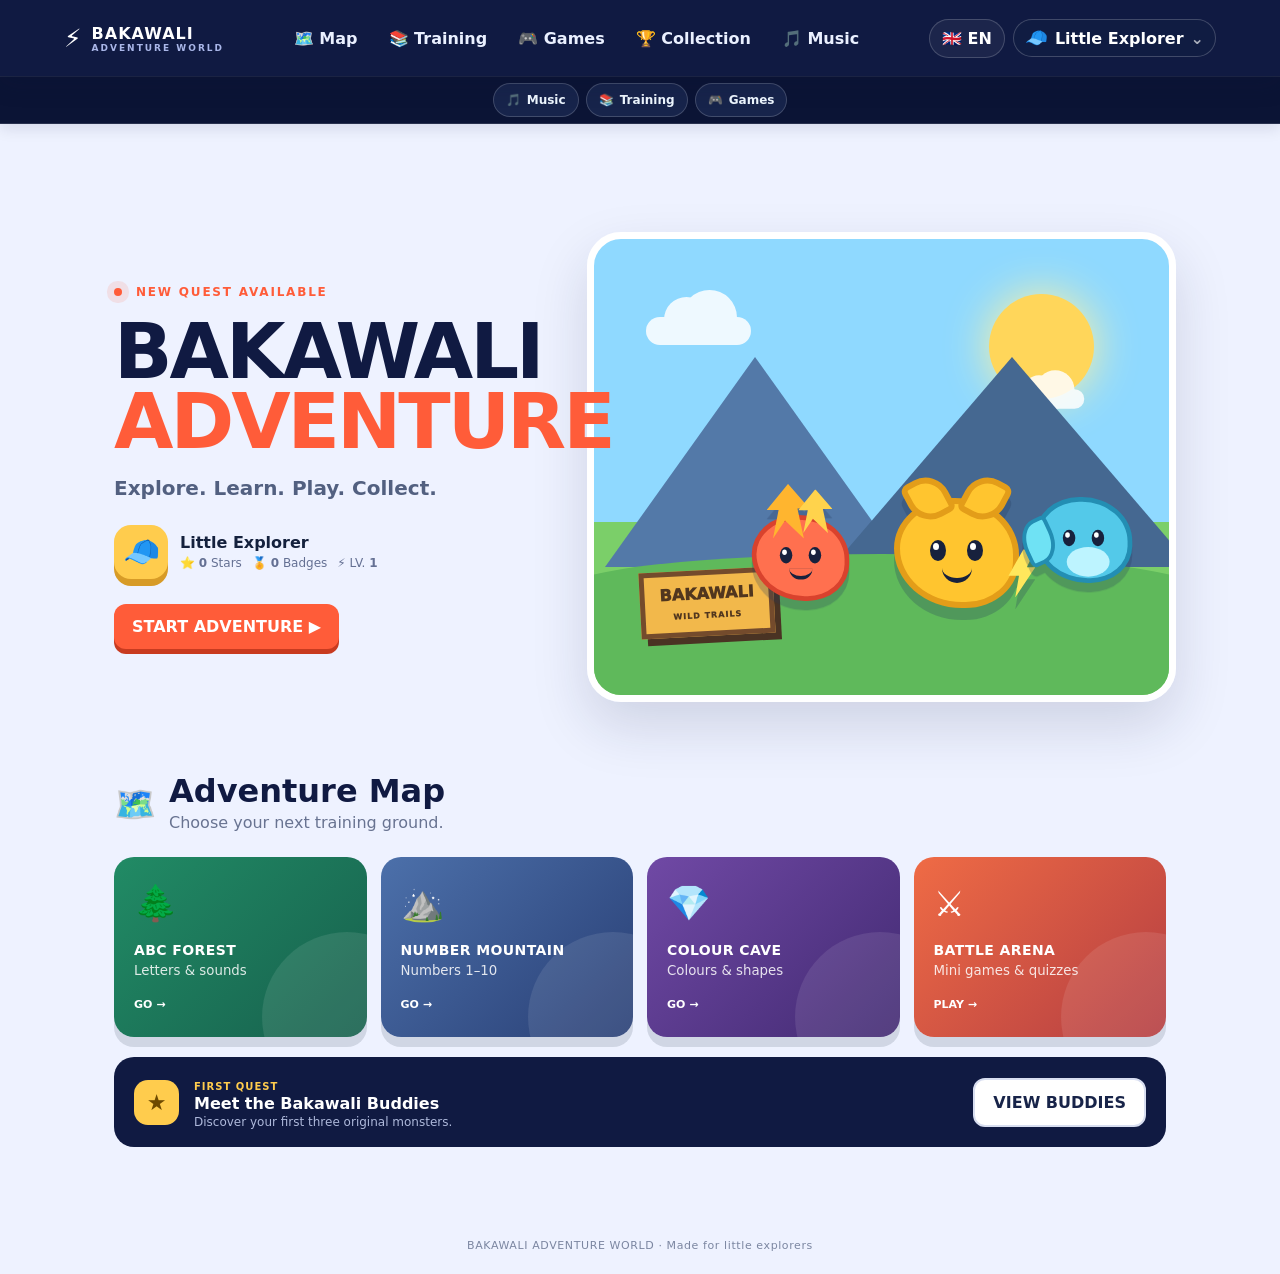
==== index.html @ e22a1be6 "Add files via upload" ====
<!doctype html>
<html lang="en" id="bakawaliHtml">
<head>
<meta charset="utf-8">
<meta name="viewport" content="width=device-width,initial-scale=1">
<title>Bakawali Adventure</title>
<meta name="description" content="Bakawali Adventure — a playful learning world for little explorers.">
<link rel="stylesheet" href="style.css">
</head>
<body>
<header class="topbar">
  <div class="brand" data-go="home">
    <span class="brand-mark">⚡</span>
    <span><b>BAKAWALI</b><small>ADVENTURE WORLD</small></span>
  </div>
  <nav>
    <button data-go="home">🗺️ <span>Map</span></button>
    <button data-go="training">📚 <span>Training</span></button>
    <button data-go="games">🎮 <span>Games</span></button>
    <button data-go="collection">🏆 <span>Collection</span></button>
    <button data-go="music">🎵 <span>Music</span></button>
  </nav>
  <div class="topbar-actions"><button id="languageToggle" class="language-toggle" type="button" aria-label="Change language">🇬🇧 EN</button><button id="profileButton" class="profile-mini" type="button"><span data-profile-avatar>🧢</span><span data-profile-name>Little Explorer</span><b>⌄</b></button></div>
</header>

<div class="audio-bar" aria-label="Bakawali audio controls">
  <div class="audio-controls">
    <button type="button" class="audio-btn music-audio-btn" data-audio-toggle="music" aria-pressed="true" title="Background Music">🎵 <span>Music</span></button>
    <button type="button" class="audio-btn training-audio-btn" data-audio-toggle="training" aria-pressed="true" title="Training Sounds">📚 <span>Training</span></button>
    <button type="button" class="audio-btn game-audio-btn" data-audio-toggle="game" aria-pressed="true" title="Game Sounds">🎮 <span>Games</span></button>
  </div>
</div>

<div id="profileModal" class="profile-modal hidden" aria-hidden="true">
  <div class="profile-modal-card">
    <button id="profileClose" class="training-close" type="button" aria-label="Close">×</button>
    <span class="eyebrow">WHO'S PLAYING?</span>
    <h2>Choose your Bakawali profile</h2>
    <p class="profile-note">Each profile keeps its own learning progress on this device.</p>
    <div id="profileList" class="profile-list"></div>
    <form id="profileCreateForm" class="profile-create">
      <input id="profileNameInput" maxlength="18" placeholder="New explorer name" aria-label="New explorer name" required>
      <button class="primary" type="submit">＋ CREATE PROFILE</button>
    </form>
    <small class="profile-local-note">🔒 Prototype: profiles are stored locally in this browser. Cloud login comes later.</small>
  </div>
</div>

<main id="app">
<section id="home" class="page active">
  <div class="hero">
    <div class="hero-copy">
      <div class="eyebrow"><span class="pulse"></span> NEW QUEST AVAILABLE</div>
      <h1>BAKAWALI<br><em>ADVENTURE</em></h1>
      <p class="lead">Explore. Learn. Play. Collect.</p>
      <div class="trainer-row">
        <div class="avatar">🧢</div>
        <div>
          <strong data-profile-name>Little Explorer</strong>
          <div class="stats"><span>⭐ <b id="stars">0</b> Stars</span><span>🏅 <b id="badges">0</b> Badges</span><span>⚡ LV. <b id="level">1</b></span></div>
        </div>
      </div>
      <button class="primary" data-go="training">START ADVENTURE <span>▶</span></button>
    </div>

    <div class="hero-scene">
      <div class="sun"></div><div class="cloud c1"></div><div class="cloud c2"></div>
      <div class="mountain m1"></div><div class="mountain m2"></div>
      <div class="ground"></div>
      <div class="monster monster-zap" title="Zapko">
        <span class="ear e1"></span><span class="ear e2"></span>
        <span class="eye left"></span><span class="eye right"></span><span class="mouth"></span>
        <span class="bolt"></span>
      </div>
      <div class="monster monster-bub" title="Bubblu">
        <span class="fin"></span><span class="eye left"></span><span class="eye right"></span><span class="mouth"></span><span class="belly"></span>
      </div>
      <div class="monster monster-flam" title="Flammi">
        <span class="flame f1"></span><span class="flame f2"></span><span class="eye left"></span><span class="eye right"></span><span class="mouth"></span>
      </div>
      <div class="sign">BAKAWALI<br><small>WILD TRAILS</small></div>
    </div>
  </div>

  <div class="section-title"><span>🗺️</span><div><h2>Adventure Map</h2><p>Choose your next training ground.</p></div></div>
  <div class="map-grid">
    <button class="map-card forest" data-go="training"><span class="map-icon">🌲</span><b>ABC FOREST</b><small>Letters & sounds</small><i>GO →</i></button>
    <button class="map-card mountain-card" data-go="training"><span class="map-icon">⛰️</span><b>NUMBER MOUNTAIN</b><small>Numbers 1–10</small><i>GO →</i></button>
    <button class="map-card cave" data-go="training"><span class="map-icon">💎</span><b>COLOUR CAVE</b><small>Colours & shapes</small><i>GO →</i></button>
    <button class="map-card arena" data-go="games"><span class="map-icon">⚔️</span><b>BATTLE ARENA</b><small>Mini games & quizzes</small><i>PLAY →</i></button>
  </div>

  <div class="quest">
    <div class="quest-badge">★</div>
    <div class="quest-text"><small>FIRST QUEST</small><strong>Meet the Bakawali Buddies</strong><p>Discover your first three original monsters.</p></div>
    <button class="secondary" data-go="collection">VIEW BUDDIES</button>
  </div>
</section>

<section id="training" class="page">
  <div class="page-head">
    <div>
      <span class="eyebrow">TRAINING CAMP</span>
      <h2>Learn & Level Up</h2>
      <p>24 learning adventures made for a curious 5-year-old explorer — including 4 world-learning modules with 50 activities each.</p>
    </div>
    <div class="level-pill">📚 <b id="trainingDone">0</b>/24 COMPLETE</div>
  </div>

  <div class="training-progress">
    <div class="training-progress-top"><b>Adventure Progress</b><span id="trainingProgressText">0%</span></div>
    <div class="training-progress-bar"><span id="trainingProgressBar"></span></div>
  </div>

  <div class="training-filters" role="tablist" aria-label="Learning subjects">
    <button class="training-filter active" data-filter="all" data-i18n="filterAll">🌟 All</button>
    <button class="training-filter" data-filter="language" data-i18n="filterLanguage">🔤 Language</button>
    <button class="training-filter" data-filter="math" data-i18n="filterMath">🔢 Math</button>
    <button class="training-filter" data-filter="world" data-i18n="filterExplore">🌍 Explore</button>
    <button class="training-filter" data-filter="animal" data-i18n="filterAnimals">🐾 Animals</button>
    <button class="training-filter" data-filter="science" data-i18n="filterScience">🔬 Science</button>
  </div>

  <div id="trainingModules" class="training-modules"></div>

  <div id="trainingModal" class="training-modal hidden" aria-hidden="true">
    <div class="training-modal-card">
      <button id="trainingClose" class="training-close" aria-label="Close">×</button>
      <div id="trainingModalBody"></div>
    </div>
  </div>
</section>

<section id="games" class="page">
  <div class="page-head">
    <div>
      <span class="eyebrow">ADVENTURE ARCADE</span>
      <h2>Choose Your Game</h2>
      <p>Pick a game below. The game opens only when you choose it.</p>
    </div>
    <div class="level-pill">🎮 <b>4</b> GAMES</div>
  </div>

  <div class="game-select-v2" role="tablist" aria-label="Bakawali games">
    <button class="game-choice-v2 active" data-game-panel="runnerPanel" role="tab" aria-selected="true">
      <span class="game-choice-icon">🏃</span>
      <span><b>Sky Runner</b><small>Run • Jump • Dash</small></span>
      <i>PLAY →</i>
    </button>
    <button class="game-choice-v2" data-game-panel="spinPanel" role="tab" aria-selected="false">
      <span class="game-choice-icon">🎡</span>
      <span><b>Spin Quest</b><small>Spin • Reward • Collect</small></span>
      <i>PLAY →</i>
    </button>
    <button class="game-choice-v2" data-game-panel="blockPanel" role="tab" aria-selected="false">
      <span class="game-choice-icon">🧩</span>
      <span><b>Block Drop</b><small>Move • Rotate • Clear</small></span>
      <i>PLAY →</i>
    </button>
    <button class="game-choice-v2" data-game-panel="astraeaPanel" role="tab" aria-selected="false">
      <span class="game-choice-icon">🚀</span>
      <span><b>Astraea Starfighter</b><small>Fly • Fire • Defend</small></span>
      <i>PLAY →</i>
    </button>
  </div>

  <div id="runnerPanel" class="game-panel-v2 active">
    <div class="runner-card">
      <div class="runner-top">
        <div><span class="eyebrow">FOREST SKYWAY</span><h3>🌿 Bakawali Sky Runner</h3></div>
        <div class="runner-hud"><span>⭐ <b id="runnerScore">0</b></span><span>⚡ <b id="runnerEnergy">100</b>%</span><span>🏆 <b id="runnerBest">0</b></span></div>
      </div>
      <div class="runner-wrap">
        <canvas id="runnerCanvas"></canvas>
        <div id="runnerStart" class="runner-overlay">
          <div class="runner-logo">🐾</div><h3>READY TO RUN?</h3>
          <p>Jump over obstacles, collect Stars and use DASH to smash through barriers.</p>
          <button id="runnerStartBtn" class="primary">▶ START RUN</button>
          <small>SPACE / ↑ = Jump · SHIFT / X = Dash</small>
        </div>
        <div id="runnerPause" class="runner-overlay hidden"><h3>⏸ PAUSED</h3><button id="runnerResume" class="primary">CONTINUE</button></div>
        <div id="runnerOver" class="runner-overlay hidden"><div class="runner-logo">💥</div><h3>GAME OVER</h3><p>Score: <b id="runnerFinal">0</b></p><button id="runnerAgain" class="primary">↻ PLAY AGAIN</button></div>
      </div>
      <div class="runner-actions">
        <button id="runnerJump" class="runner-touch jump">⬆ JUMP</button>
        <button id="runnerDash" class="runner-touch dash">⚡ DASH</button>
        <button id="runnerPauseBtn" class="runner-touch">Ⅱ</button>
        <button id="runnerFullBtn" class="runner-touch full">⛶ FULL</button>
      </div>
      <div class="runner-help">Desktop: <b>SPACE / ↑</b> Jump · <b>SHIFT / X</b> Dash · <b>P / ESC</b> Pause</div>
    </div>
  </div>

  <div id="spinPanel" class="game-panel-v2">
    <div class="spin-card" id="spinQuest">
      <div class="spin-head">
        <div><span class="eyebrow">LUCKY GROVE</span><h3>🎡 Bakawali Spin Quest</h3><p>Spin the wheel, complete the reward, and collect your prize.</p></div>
        <div class="score-chip">⭐ <b id="spinStars">0</b> STARS</div>
      </div>
      <div class="spin-layout">
        <div class="wheel-wrap">
          <div class="wheel-pointer">▼</div>
          <div class="spin-wheel" id="spinWheel" aria-label="Bakawali reward spinner">
            <div class="wheel-label l1">⭐ +5</div><div class="wheel-label l2">💎 +2</div><div class="wheel-label l3">⚡ ENERGY</div><div class="wheel-label l4">⭐ +10</div>
            <div class="wheel-label l5">🛡️ SHIELD</div><div class="wheel-label l6">💎 +5</div><div class="wheel-label l7">🎯 CHALLENGE</div><div class="wheel-label l8">⭐ +3</div>
            <div class="wheel-center">🌿</div>
          </div>
        </div>
        <div class="spin-side">
          <div class="spin-result" id="spinResult" aria-live="polite">Press SPIN to start your quest.</div>
          <button id="spinBtn" class="spin-btn">🎡 SPIN</button>
          <button id="spinClaim" class="secondary small" disabled>COLLECT REWARD</button>
          <div class="spin-challenge hidden" id="spinChallenge"><b>Mini Challenge</b><span id="spinChallengeText">Jump 3 times in Runner.</span></div>
        </div>
      </div>
    </div>
  </div>

  <div id="blockPanel" class="game-panel-v2">
    <div class="tetris-card" id="blockDrop">
      <div class="tetris-head">
        <div><span class="eyebrow">BLOCK GROVE</span><h3>🧩 Bakawali Block Drop</h3><p>Susun blok, lengkapkan baris dan kumpul score.</p></div>
        <div class="score-chip">🏆 <b id="blockBest">0</b> BEST</div>
      </div>
      <div class="tetris-layout">
        <div class="tetris-board-wrap">
          <canvas id="blockCanvas" aria-label="Bakawali Block Drop game board"></canvas>
          <div id="blockStart" class="block-overlay"><div class="runner-logo">🧩</div><h3>READY?</h3><p>Move, rotate and drop the blocks to clear lines.</p><button id="blockStartBtn" class="primary">▶ START GAME</button><small>← → Move · ↑ Rotate · ↓ Soft Drop · SPACE Hard Drop · P Pause</small></div>
          <div id="blockOver" class="block-overlay hidden"><div class="runner-logo">💥</div><h3>GAME OVER</h3><p>Score: <b id="blockFinal">0</b></p><button id="blockAgain" class="primary">↻ PLAY AGAIN</button></div>
          <div id="blockPause" class="block-overlay hidden"><h3>⏸ PAUSED</h3><button id="blockResume" class="primary">CONTINUE</button></div>
        </div>
        <div class="tetris-side">
          <div class="block-stat"><span>SCORE</span><b id="blockScore">0</b></div>
          <div class="block-stat"><span>LINES</span><b id="blockLines">0</b></div>
          <div class="block-stat"><span>LEVEL</span><b id="blockLevel">1</b></div>
          <div class="next-box"><span>NEXT</span><div id="blockNextPreview"></div></div>
          <button id="blockPauseBtn" class="runner-touch">Ⅱ PAUSE</button>
        </div>
      </div>
      <div class="block-touch"><button data-block-left>◀</button><button data-block-rotate>↻</button><button data-block-right>▶</button><button data-block-down>▼</button><button data-block-drop>⤓</button></div>
      <div class="runner-help">Desktop: <b>← →</b> Move · <b>↑</b> Rotate · <b>↓</b> Soft Drop · <b>SPACE</b> Hard Drop · <b>P</b> Pause</div>
    </div>
  </div>

  <div id="astraeaPanel" class="game-panel-v2">
    <div class="astraea-card">
      <div class="astraea-head">
        <div>
          <span class="eyebrow">STAR DEFENDER</span>
          <h3>🚀 Astraea Starfighter</h3>
          <p>Fly, fire, survive the waves and defeat the dreadnought.</p>
        </div>
        <button id="astraeaClose" class="astraea-close" type="button">← BACK TO GAMES</button>
      </div>
      <div class="astraea-frame-wrap">
        <iframe id="astraeaFrame" title="Astraea Starfighter Defender"
                data-src="astraea.html" src="about:blank"
                loading="lazy" allow="autoplay; fullscreen"></iframe>
      </div>
    </div>
  </div>
</section>

<section id="collection" class="page">
  <div class="page-head"><div><span class="eyebrow">MONSTER COLLECTION</span><h2>Bakawali Buddies</h2><p>Original creatures from the Bakawali world.</p></div></div>
  <div class="monster-grid">
    <article class="buddy-card electric"><div class="buddy-art zap-preview"><span class="ear e1"></span><span class="ear e2"></span><span class="eye left"></span><span class="eye right"></span><span class="mouth"></span><span class="bolt"></span></div><div><span class="type">ELECTRIC</span><h3>Zapko</h3><p>A speedy little spark who loves letter hunts.</p></div></article>
    <article class="buddy-card water"><div class="buddy-art bub-preview"><span class="fin"></span><span class="eye left"></span><span class="eye right"></span><span class="mouth"></span><span class="belly"></span></div><div><span class="type">WATER</span><h3>Bubblu</h3><p>A cheerful swimmer who counts bubbles all day.</p></div></article>
    <article class="buddy-card fire"><div class="buddy-art flam-preview"><span class="flame f1"></span><span class="flame f2"></span><span class="eye left"></span><span class="eye right"></span><span class="mouth"></span></div><div><span class="type">FIRE</span><h3>Flammi</h3><p>A warm-hearted buddy who lights up colour caves.</p></div></article>
  </div>
</section>

<section id="music" class="page">
  <div class="page-head"><div><span class="eyebrow">MUSIC CAMP</span><h2>Sing Along</h2><p>Simple browser songs and sound activities.</p></div></div>
  <div class="music-card">
    <div class="record">♫</div><div><h3>Bakawali Learning Songs</h3><p>Use your browser voice to practise letters, numbers and colours.</p></div>
    <div class="music-actions"><button class="primary small" data-speak="A B C! 1 2 3! Red, blue, yellow!">▶ PLAY</button><button class="secondary small" data-speak="Great job, little explorer!">👏 PRAISE</button></div>
  </div>
</section>
</main>

<div id="toast" class="toast">⭐ Quest complete!</div>
<footer>BAKAWALI ADVENTURE WORLD · Made for little explorers</footer>
<script src="script.js"></script>
</body>
</html>
---- style.css ----
*{box-sizing:border-box}html{scroll-behavior:smooth}body{margin:0;font-family:Inter,ui-sans-serif,system-ui,-apple-system,Segoe UI,sans-serif;background:#eef2ff;color:#14213d}button{font:inherit;cursor:pointer;border:0} .topbar{height:76px;background:#101a42;color:#fff;display:flex;align-items:center;justify-content:space-between;padding:0 5vw;position:sticky;top:0;z-index:20;box-shadow:0 8px 25px #0d153533}.brand{display:flex;align-items:center;gap:10px;cursor:pointer}.brand-mark{font-size:25px}.brand b{display:block;letter-spacing:1px;font-size:16px}.brand small{display:block;font-size:9px;letter-spacing:2px;color:#aab7e9;font-weight:800}.topbar nav{display:flex;gap:5px}.topbar nav button{background:transparent;color:#eaf0ff;padding:12px 13px;border-radius:12px;font-weight:800}.topbar nav button:hover{background:#24315e}.page{display:none;max-width:1180px;margin:auto;padding:48px 5vw 70px}.page.active{display:block}.hero{min-height:590px;display:grid;grid-template-columns:44% 56%;align-items:center;gap:10px}.hero-copy{position:relative;z-index:2}.eyebrow{font-size:12px;font-weight:900;letter-spacing:1.8px;color:#ff5c39}.pulse{display:inline-block;width:8px;height:8px;border-radius:50%;background:#ff5c39;box-shadow:0 0 0 7px #ff5c3920;margin-right:8px}.hero h1{font-size:clamp(46px,6vw,78px);line-height:.9;margin:18px 0 15px;letter-spacing:-3px;color:#101a42}.hero h1 em{font-style:normal;color:#ff5c39}.lead{font-size:20px;font-weight:800;color:#526080}.trainer-row{display:flex;align-items:center;gap:12px;margin:25px 0}.avatar{width:54px;height:54px;border-radius:17px;background:#ffcc4d;display:grid;place-items:center;font-size:30px;box-shadow:0 7px 0 #d79b27}.trainer-row strong{font-size:16px}.stats{display:flex;gap:10px;flex-wrap:wrap;font-size:12px;margin-top:4px;color:#647093}.primary,.secondary{padding:13px 18px;border-radius:12px;font-weight:900;transition:.18s}.primary{background:#ff5c39;color:white;box-shadow:0 5px 0 #c83b20}.primary:hover{transform:translateY(-2px)}.primary.small{padding:10px 14px;font-size:12px}.secondary{background:#fff;border:2px solid #d8def0;color:#182449}.secondary:hover{background:#f4f6ff}.hero-scene{height:470px;position:relative;overflow:hidden;border-radius:34px;background:linear-gradient(#8fd9ff 0 62%,#7bcf69 62%);box-shadow:0 24px 55px #18244926;border:7px solid white}.sun{position:absolute;width:105px;height:105px;border-radius:50%;background:#ffd65a;right:13%;top:12%;box-shadow:0 0 45px #fff3a0}.cloud{position:absolute;background:white;width:105px;height:28px;border-radius:30px;opacity:.85}.cloud:before,.cloud:after{content:"";position:absolute;background:white;border-radius:50%}.cloud:before{width:45px;height:45px;left:18px;top:-20px}.cloud:after{width:55px;height:55px;right:14px;top:-27px}.c1{top:17%;left:9%}.c2{top:32%;right:12%;transform:scale(.7)}.mountain{position:absolute;bottom:28%;width:0;height:0;border-left:150px solid transparent;border-right:150px solid transparent;border-bottom:210px solid #5273a8}.m1{left:2%;border-bottom-color:#5379a8}.m2{right:-4%;border-left-width:180px;border-right-width:180px;border-bottom-color:#456891}.ground{position:absolute;bottom:0;left:-5%;width:110%;height:31%;background:#5fb95b;border-radius:50% 50% 0 0/25% 25% 0 0}.sign{position:absolute;left:8%;bottom:13%;background:#f2b84b;border:5px solid #744b2c;padding:9px 15px;text-align:center;font-weight:1000;transform:rotate(-3deg);box-shadow:6px 7px 0 #4a3323;color:#51361e}.sign small{font-size:8px;letter-spacing:1px}.monster{position:absolute;z-index:4;bottom:19%;width:125px;height:110px;border-radius:47% 53% 44% 56%;filter:drop-shadow(0 12px 0 #24365b40)}.monster span,.buddy-art span{position:absolute}.monster-zap{right:26%;background:#ffc52f;border:6px solid #e39d19;animation:bob 2.8s ease-in-out infinite}.monster-bub{right:4%;bottom:22%;background:#53c9e9;border:6px solid #238eb3;transform:scale(.78);animation:bob 3.1s ease-in-out infinite reverse}.monster-flam{left:25%;bottom:18%;background:#ff704f;border:6px solid #d9422d;transform:scale(.78);animation:bob 2.6s ease-in-out infinite}.ear{width:42px;height:45px;background:#ffc52f;border:6px solid #e39d19;border-radius:8px 25px 7px 25px;top:-28px}.monster-zap .e1{left:7px;transform:rotate(-28deg)}.monster-zap .e2{right:7px;transform:rotate(28deg) scaleX(-1)}.eye{width:16px;height:21px;background:#17213d;border-radius:50%;top:36px}.eye:after{content:"";position:absolute;width:6px;height:7px;border-radius:50%;background:white;left:3px;top:3px}.monster .left,.buddy-art .left{left:30px}.monster .right,.buddy-art .right{right:30px}.mouth{width:30px;height:15px;border-bottom:5px solid #17213d;border-radius:0 0 30px 30px;left:calc(50% - 15px);top:64px}.bolt{position:absolute;right:-22px;top:45px;width:27px;height:48px;background:#ffe75c;clip-path:polygon(55% 0,100% 0,68% 37%,100% 37%,25% 100%,39% 55%,0 55%)}.fin{width:42px;height:58px;left:-22px;top:22px;background:#6fe2f4;border:5px solid #238eb3;border-radius:60% 15% 60% 15%;transform:rotate(-25deg)}.belly{width:55px;height:38px;border-radius:50%;background:#bdf4ff;left:35px;top:58px}.flame{background:#ffb52f;clip-path:polygon(50% 0,100% 45%,72% 45%,87% 100%,43% 67%,15% 100%,28% 48%,0 48%);width:55px;height:70px;top:-46px}.flam-preview .f1,.monster-flam .f1{left:13px}.flam-preview .f2,.monster-flam .f2{right:10px;transform:scale(.8);background:#ffd34c}.monster-flam .eye{top:35px}.monster-flam .mouth{top:62px}.section-title{display:flex;align-items:center;gap:13px;margin:10px 0 22px}.section-title>span{font-size:34px}.section-title h2,.page-head h2{font-size:32px;margin:0;color:#101a42}.section-title p,.page-head p{margin:3px 0;color:#687391}.map-grid{display:grid;grid-template-columns:repeat(4,1fr);gap:14px}.map-card{position:relative;text-align:left;min-height:180px;border-radius:20px;padding:20px;color:white;overflow:hidden;box-shadow:0 10px 0 #15203a22;transition:.2s}.map-card:hover{transform:translateY(-4px)}.map-card:before{content:"";position:absolute;width:170px;height:170px;border-radius:50%;background:#ffffff18;right:-65px;bottom:-65px}.map-icon{font-size:35px;display:block;margin-bottom:18px}.map-card b{display:block;font-size:14px;letter-spacing:.4px}.map-card small{display:block;opacity:.85;margin-top:5px}.map-card i{display:block;margin-top:20px;font-size:11px;font-style:normal;font-weight:900}.forest{background:linear-gradient(135deg,#218b65,#17604d)}.mountain-card{background:linear-gradient(135deg,#4c70aa,#293f75)}.cave{background:linear-gradient(135deg,#7049a5,#422a72)}.arena{background:linear-gradient(135deg,#ef6b45,#b43e42)}.quest{margin-top:20px;background:#101a42;color:white;border-radius:20px;padding:18px 20px;display:flex;align-items:center;gap:15px}.quest-badge{width:45px;height:45px;border-radius:14px;background:#ffcc4d;color:#6e4a00;display:grid;place-items:center;font-size:22px}.quest-text{flex:1}.quest-text small{color:#ffcc4d;font-weight:900;font-size:10px;letter-spacing:1px}.quest-text strong{display:block}.quest-text p{margin:2px 0 0;color:#aeb9db;font-size:12px}.page-head{display:flex;align-items:end;justify-content:space-between;margin-bottom:28px}.level-pill{background:#101a42;color:white;padding:12px 17px;border-radius:13px;font-weight:900}.lesson-grid,.game-grid,.monster-grid{display:grid;grid-template-columns:repeat(3,1fr);gap:18px}.lesson,.game-card,.buddy-card{background:white;border:1px solid #dce2f2;border-radius:22px;padding:20px;box-shadow:0 10px 28px #1824490e}.lesson-art{height:150px;border-radius:16px;display:grid;place-items:center;font-size:45px;font-weight:1000;margin-bottom:18px}.abc{background:#dff7dd;color:#18734e}.nums{background:#dff2ff;color:#3170a8}.colors{background:#f0e6ff;color:#7651a5}.lesson h3,.game-card h3,.buddy-card h3{margin:0 0 6px}.lesson p,.game-card p,.buddy-card p{color:#697491;font-size:13px;line-height:1.5}.mini-quiz{margin-top:20px;background:#fff;border-radius:22px;padding:20px;display:flex;align-items:center;gap:20px;justify-content:space-between;border:1px solid #dce2f2}.mini-quiz h3{margin:5px 0}.quiz-options{display:flex;gap:8px}.quiz-options button{width:55px;height:45px;border-radius:12px;background:#edf1fb;font-weight:900}.quiz-options button:hover{background:#ffcc4d}.game-icon{font-size:44px}.game-output{margin-top:22px;min-height:100px;border-radius:20px;background:#101a42;color:#fff;display:grid;place-items:center;text-align:center;padding:25px;font-weight:800}.buddy-card{display:flex;gap:18px;align-items:center}.buddy-art{width:145px;height:145px;border-radius:20px;position:relative;flex:none;overflow:hidden}.electric .buddy-art{background:#fff3bf}.water .buddy-art{background:#d9f7ff}.fire .buddy-art{background:#ffe1d7}.zap-preview,.bub-preview,.flam-preview{transform:scale(.75)}.zap-preview{background:#ffc52f!important;border:6px solid #e39d19;border-radius:47%;height:120px!important;margin:12px}.zap-preview .ear{top:-25px}.bub-preview{background:#53c9e9!important;border:6px solid #238eb3;border-radius:50%;height:120px!important;margin:12px}.flam-preview{background:#ff704f!important;border:6px solid #d9422d;border-radius:50%;height:120px!important;margin:12px}.type{font-size:9px;letter-spacing:1px;font-weight:1000;padding:5px 8px;border-radius:8px;background:#edf1fb;color:#56627f}.music-card{background:#101a42;color:white;border-radius:24px;padding:30px;display:flex;align-items:center;gap:20px}.record{width:85px;height:85px;border-radius:50%;display:grid;place-items:center;background:#ffcc4d;color:#51361e;font-size:40px}.music-card p{color:#b9c3df}.music-actions{margin-left:auto;display:flex;gap:8px}.music-actions .secondary{background:#25315b;color:white;border-color:#42507d}.toast{position:fixed;right:20px;bottom:20px;background:#101a42;color:white;padding:13px 18px;border-radius:12px;box-shadow:0 10px 30px #0003;transform:translateY(100px);opacity:0;transition:.3s;z-index:30;font-weight:800}.toast.show{transform:translateY(0);opacity:1}
.learn-tabs{display:flex;gap:8px;flex-wrap:wrap;margin-bottom:14px}.learn-tab{padding:11px 15px;border-radius:12px;background:#fff;border:1px solid #dce2f2;color:#526080;font-weight:900}.learn-tab.active{background:#101a42;color:#fff}.learn-panel{display:none;background:#fff;border:1px solid #dce2f2;border-radius:22px;padding:20px;box-shadow:0 10px 28px #1824490e}.learn-panel.active{display:block}.panel-intro{display:flex;justify-content:space-between;align-items:center;margin-bottom:16px}.panel-intro h3{margin:4px 0}.panel-intro p{margin:0;color:#697491;font-size:13px}.progress-mini{background:#edf1fb;border-radius:12px;padding:9px 12px;font-weight:900;color:#435170}.letter-grid{display:grid;grid-template-columns:repeat(7,1fr);gap:8px}.letter-grid button,.number-grid button{min-height:58px;border-radius:13px;background:#eef7ee;color:#1b6b4c;font-size:22px;font-weight:1000;border:2px solid transparent}.letter-grid button:hover,.number-grid button:hover{border-color:#ffcc4d;transform:translateY(-2px)}.letter-grid button.done,.number-grid button.done{background:#ffcc4d;color:#51361e}.number-grid{display:grid;grid-template-columns:repeat(5,1fr);gap:10px}.number-grid button{background:#e5f4ff;color:#28638e}.colour-grid{display:grid;grid-template-columns:repeat(4,1fr);gap:12px}.colour-card{min-height:105px;border-radius:16px;color:#fff;font-weight:1000;display:flex;flex-direction:column;align-items:center;justify-content:center;text-shadow:0 2px 4px #0005;border:4px solid #fff;box-shadow:0 5px 12px #18244918}.colour-card span:first-child{font-size:28px}.shape-grid{display:grid;grid-template-columns:repeat(4,1fr);gap:12px}.shape-card{min-height:120px;border-radius:16px;background:#f1edff;display:grid;place-items:center;font-weight:1000;color:#68509b}.shape-card .shape{width:55px;height:55px;background:#8b6bd1}.shape-circle{border-radius:50%}.shape-square{border-radius:8px}.shape-triangle{clip-path:polygon(50% 0,100% 100%,0 100%)}.shape-star{clip-path:polygon(50% 0,61% 35%,98% 35%,68% 57%,79% 94%,50% 72%,21% 94%,32% 57%,2% 35%,39% 35%)}@media(max-width:700px){.letter-grid{grid-template-columns:repeat(6,1fr)}.colour-grid,.shape-grid{grid-template-columns:repeat(2,1fr)}}@media(max-width:480px){.letter-grid{grid-template-columns:repeat(4,1fr)}}

.game-select{display:grid;grid-template-columns:repeat(4,1fr);gap:10px;margin-bottom:15px}.game-choice{background:#fff;border:1px solid #dce2f2;border-radius:17px;padding:15px;text-align:left;color:#263354;display:grid;grid-template-columns:35px 1fr;column-gap:8px;align-items:center}.game-choice span{grid-row:span 2;font-size:25px}.game-choice b{font-size:13px}.game-choice small{color:#7a849c;margin-top:3px}.game-choice.active{background:#101a42;color:white;border-color:#101a42}.game-choice.active small{color:#b9c3df}.game-panel{display:none;background:#fff;border:1px solid #dce2f2;border-radius:22px;padding:22px;box-shadow:0 10px 28px #1824490e}.game-panel.active{display:block}.game-top{display:flex;justify-content:space-between;align-items:flex-start;gap:15px;margin-bottom:18px}.game-top h3{margin:4px 0}.game-top p{margin:0;color:#697491;font-size:13px}.score-chip{background:#edf1fb;border-radius:12px;padding:9px 12px;font-weight:900;white-space:nowrap}.memory-board{display:grid;grid-template-columns:repeat(4,1fr);gap:10px;max-width:600px;margin:auto}.memory-card{height:105px;border-radius:15px;background:#18244b;color:white;font-size:30px;font-weight:1000;display:grid;place-items:center;transition:.18s;box-shadow:0 5px 0 #0d1530}.memory-card.flipped,.memory-card.matched{background:#ffcc4d;color:#51361e;transform:translateY(-2px)}.memory-card.matched{opacity:.55}.game-status{margin-top:16px;text-align:center;background:#f1f4fb;border-radius:13px;padding:12px;font-weight:800;color:#526080}.dash-options{display:grid;grid-template-columns:repeat(3,1fr);gap:12px;max-width:650px;margin:auto}.dash-options button{min-height:90px;border-radius:18px;background:#e5f4ff;color:#28638e;font-size:30px;font-weight:1000;border:3px solid transparent}.dash-options button:hover{border-color:#ffcc4d}.blast-options{display:grid;grid-template-columns:repeat(4,1fr);gap:12px}.blast-options button{min-height:100px;border-radius:18px;color:white;font-weight:1000;text-shadow:0 2px 4px #0005;border:5px solid white;box-shadow:0 7px 15px #18244918}.battle-stage{overflow:hidden}.battle-arena{min-height:280px;border-radius:22px;background:linear-gradient(#9bdfff 0 55%,#71c55f 55%);position:relative;display:flex;align-items:end;justify-content:space-around;padding:30px 8% 28px;overflow:hidden}.battle-arena:before{content:"";position:absolute;width:120%;height:130px;background:#64b756;border-radius:50% 50% 0 0;bottom:-70px}.fighter{position:relative;z-index:2;text-align:center}.fighter>b{display:block;margin-top:8px;color:#15203f}.battle-monster{position:relative;width:110px;height:100px;border-radius:48%;margin:auto;filter:drop-shadow(0 8px 0 #24365b40)}.zap-battle{background:#ffc52f;border:6px solid #e39d19}.zap-battle .ear{width:38px;height:42px;top:-25px;background:#ffc52f;border:5px solid #e39d19;border-radius:8px 25px 7px 25px}.zap-battle .e1{left:5px;transform:rotate(-28deg)}.zap-battle .e2{right:5px;transform:rotate(28deg) scaleX(-1)}.zap-battle .eye,.wild-battle .eye{width:15px;height:20px;background:#17213d;border-radius:50%;top:33px}.zap-battle .left,.wild-battle .left{left:26px}.zap-battle .right,.wild-battle .right{right:26px}.zap-battle .mouth,.wild-battle .mouth{width:28px;height:14px;border-bottom:5px solid #17213d;border-radius:0 0 28px 28px;left:calc(50% - 14px);top:59px}.zap-battle .bolt{right:-22px;top:40px}.wild-battle{background:#53c9e9;border:6px solid #238eb3}.wild-battle .fin{width:38px;height:50px;left:-20px;top:20px;background:#6fe2f4;border:5px solid #238eb3;border-radius:60% 15% 60% 15%;transform:rotate(-25deg)}.wild-battle .belly{width:48px;height:34px;border-radius:50%;background:#bdf4ff;left:29px;top:55px}.hp{width:110px;height:9px;background:#e4e8f2;border-radius:10px;margin:8px auto 0;overflow:hidden}.hp i{display:block;height:100%;width:100%;background:#43ad64;transition:.25s}.enemyhp i{background:#e85d55}.vs{font-size:25px;font-weight:1000;color:#fff;text-shadow:0 2px 5px #17213d;position:relative;z-index:3;padding-bottom:45px}.battle-actions{display:flex;justify-content:center;gap:8px;margin-top:15px}.battle-head{display:flex;justify-content:space-between;gap:15px;margin-bottom:12px}.battle-head h3{margin:4px 0}.battle-head p{margin:0;color:#697491;font-size:13px}.battle-level{background:#edf1fb;border-radius:12px;padding:9px 12px;height:max-content;font-weight:900}@media(max-width:850px){.game-select{grid-template-columns:repeat(2,1fr)}}@media(max-width:560px){.game-select{grid-template-columns:1fr}.memory-board{grid-template-columns:repeat(4,1fr)}.memory-card{height:70px}.blast-options{grid-template-columns:repeat(2,1fr)}.battle-arena{padding-left:3%;padding-right:3%}}

.arcade-panel{background:#fff}.arcade-head{display:flex;justify-content:space-between;align-items:flex-start;gap:15px;margin-bottom:15px}.arcade-head h3{margin:4px 0}.arcade-head p{margin:0;color:#697491;font-size:13px}.arcade-controls{display:flex;justify-content:center;align-items:center;gap:12px;margin-top:14px}.arcade-controls>button:not(.go-button){width:55px;height:48px;border-radius:13px;background:#edf1fb;font-size:20px;font-weight:1000}.go-button{min-width:150px;padding:13px 18px;border-radius:13px;background:#101a42;color:white;font-weight:1000;box-shadow:0 5px 0 #080e28}.chase-stage{height:350px;border-radius:24px;position:relative;overflow:hidden;background:linear-gradient(#8edcff 0 54%,#73c85e 54%);border:5px solid white;box-shadow:inset 0 -40px #5db44e}.chase-stage:after{content:"";position:absolute;left:0;right:0;bottom:0;height:70px;background:repeating-linear-gradient(115deg,#58a949 0 20px,#6bc35b 20px 40px);opacity:.5}.chase-bg{position:absolute;z-index:1;font-size:80px;bottom:22px;opacity:.85}.tree-a{left:5%}.tree-b{right:7%;font-size:90px}.chase-player{position:absolute;z-index:5;left:15%;bottom:62px;font-size:55px;filter:drop-shadow(0 7px 0 #18335a55);transition:left .16s}.chase-item{position:absolute;z-index:4;right:17%;top:25%;font-size:38px;transition:all .12s}.chase-obstacle{position:absolute;z-index:4;bottom:54px;font-size:43px}.o1{left:42%}.o2{left:68%}.chase-message,.sky-message{position:absolute;z-index:10;left:50%;top:45%;transform:translate(-50%,-50%);background:#101a42dd;color:white;padding:11px 17px;border-radius:13px;font-weight:1000;letter-spacing:1px}.sky-stage{height:350px;border-radius:24px;position:relative;overflow:hidden;background:linear-gradient(#5d9de4,#c5eaff 75%,#79c866);border:5px solid white}.sky-stage:after{content:"";position:absolute;bottom:-55px;left:-5%;width:110%;height:110px;background:#69bd5d;border-radius:50% 50% 0 0}.sky-cloud{position:absolute;left:12%;top:15%;font-size:60px;opacity:.8}.sky-target{position:absolute;z-index:5;font-size:43px;left:50%;top:48%;cursor:pointer;user-select:none;transition:left .16s,top .16s;filter:drop-shadow(0 5px 5px #193a5a55)}.treasure-map{min-height:350px;border-radius:24px;padding:28px;background:linear-gradient(135deg,#e9d8b1,#f6e9c9);position:relative;overflow:hidden;text-align:center}.start-node{display:inline-flex;flex-direction:column;align-items:center;font-size:42px;background:#fff8e8;padding:9px 16px;border-radius:17px;box-shadow:0 6px 0 #cbb487}.start-node small{font-size:9px;font-weight:1000;color:#735e3c}.path-line{height:35px;border-left:5px dashed #a58c5e;margin:0 auto}.treasure-choices{display:flex;justify-content:center;gap:15px;position:relative;z-index:2}.treasure-choices button{width:170px;min-height:110px;border-radius:18px;background:#fff8e8;border:3px solid #d5bd8d;color:#5e4b2e;font-size:32px}.treasure-choices button:hover{transform:translateY(-3px);background:#fff}.treasure-choices b,.treasure-choices small{display:block}.treasure-choices b{font-size:13px}.treasure-choices small{font-size:10px;color:#8a7757;margin-top:3px}.treasure-result{margin:18px auto 12px;max-width:600px;background:#fff8e8;padding:12px;border-radius:12px;font-weight:900;color:#5e4b2e}.chest-button{padding:14px 22px;border-radius:14px;background:#5f4a2c;color:white;font-weight:1000;box-shadow:0 5px 0 #3d2e1c}.chest-button:not(:disabled){background:#efb73e;color:#51361e;cursor:pointer}.chest-button:disabled{opacity:.6}.energy{width:110px;height:6px;background:#dce2ed;border-radius:8px;margin:5px auto 0;overflow:hidden}.energy i{display:block;width:0;height:100%;background:#5fc7ff;transition:.2s}.super-btn:disabled{opacity:.45;box-shadow:none;cursor:not-allowed}.battle-actions{display:flex;justify-content:center;gap:8px;margin-top:15px}.game-status{margin-top:14px;text-align:center;background:#f1f4fb;border-radius:13px;padding:12px;font-weight:800;color:#526080}@media(max-width:700px){.treasure-choices{flex-wrap:wrap}.treasure-choices button{width:29%;min-width:120px}.chase-stage,.sky-stage{height:300px}}@media(max-width:500px){.treasure-choices button{width:100%}.arcade-head{flex-direction:column}.battle-actions{flex-wrap:wrap}}
footer{text-align:center;padding:22px;color:#7b86a1;font-size:11px;letter-spacing:.6px}@keyframes bob{50%{transform:translateY(-10px)}}@media(max-width:900px){.hero{grid-template-columns:1fr}.hero-scene{height:400px}.map-grid{grid-template-columns:repeat(2,1fr)}.lesson-grid,.game-grid,.monster-grid{grid-template-columns:1fr}.topbar{padding:0 3vw}.topbar nav button span{display:none}.topbar nav button{font-size:18px}.page{padding:35px 4vw 55px}.mini-quiz,.quest{flex-wrap:wrap}.music-card{flex-wrap:wrap}.music-actions{margin-left:0}}@media(max-width:520px){.hero h1{font-size:48px}.map-grid{grid-template-columns:1fr}.hero-scene{height:330px}.monster-zap{right:23%;transform:scale(.8)}.monster-bub{right:-3%}.monster-flam{left:18%}.page-head{align-items:flex-start;gap:15px;flex-direction:column}.buddy-card{flex-direction:column;align-items:flex-start}.topbar{height:68px}.brand b{font-size:13px}.brand small{font-size:7px}}

.game-choice,.memory-card,.dash-options button,.blast-options button,.treasure-choices button,.chest-button,.arcade-controls button,.battle-actions button{touch-action:manipulation;user-select:none}

/* Bakawali Sky Runner */
.runner-card{background:linear-gradient(145deg,#071b2c,#0e3340);border:1px solid #234b59;border-radius:24px;padding:18px;box-shadow:0 18px 45px #10243b18}
.runner-top{display:flex;justify-content:space-between;align-items:center;gap:15px;margin-bottom:12px}.runner-top h3{margin:3px 0 0;font-size:25px}.runner-hud{display:flex;gap:8px}.runner-hud span{background:#10283a;border:1px solid #2d5362;border-radius:10px;padding:8px 12px;font-weight:900;color:#fff}
.runner-wrap{position:relative;width:100%;max-width:1000px;margin:auto;overflow:hidden;border-radius:17px;border:3px solid #173b4d;background:#64c7e7;aspect-ratio:16/9;min-height:300px}.runner-wrap canvas{display:block;width:100%;height:100%}
.runner-overlay{position:absolute;inset:0;background:rgba(3,13,23,.78);display:flex;flex-direction:column;align-items:center;justify-content:center;text-align:center;padding:25px;z-index:3}.runner-overlay.hidden{display:none}.runner-overlay h3{font-size:32px;margin:6px 0}.runner-overlay p{max-width:520px;color:#c9dce4;margin:5px 0 18px}.runner-overlay small{margin-top:13px;color:#9bb2bd}.runner-logo{font-size:64px}.runner-actions{display:flex;justify-content:center;gap:10px;margin-top:12px}.runner-touch{border:0;border-radius:13px;padding:11px 17px;background:#17394a;color:white;font-weight:900;cursor:pointer}.runner-touch.jump{background:#ffd83d;color:#18220f}.runner-touch.dash{background:#ec4899}.runner-help{text-align:center;margin-top:10px;color:#8199a5;font-size:12px}
@media(max-width:600px){.runner-top{flex-direction:column;align-items:flex-start}.runner-wrap{aspect-ratio:4/3;min-height:280px}.runner-actions{position:relative}.runner-touch{flex:1}.runner-help{display:none}}

/* ---------- Runner Fullscreen Mode ---------- */
body.runner-fullscreen{overflow:hidden}
body.runner-fullscreen .topbar,
body.runner-fullscreen footer,
body.runner-fullscreen .page:not(#games){display:none!important}
body.runner-fullscreen main{padding:0!important;margin:0!important;max-width:none!important}
body.runner-fullscreen #games{display:block!important;position:fixed;inset:0;z-index:9999;background:#061522;padding:0!important}
body.runner-fullscreen #games .page-head,
body.runner-fullscreen #games .runner-help{display:none!important}
body.runner-fullscreen .runner-card{position:absolute;inset:0;width:100%;height:100%;max-width:none;margin:0;border:0;border-radius:0;padding:14px;background:#061522;box-shadow:none;display:flex;flex-direction:column}
body.runner-fullscreen .runner-top{flex:0 0 auto;max-width:none;margin:0 0 8px;padding:0 2px}
body.runner-fullscreen .runner-top h3{font-size:20px}
body.runner-fullscreen .runner-wrap{flex:1 1 auto;width:100%;height:auto;max-width:none;min-height:0;aspect-ratio:auto;border-radius:14px}
body.runner-fullscreen .runner-wrap canvas{width:100%;height:100%}
body.runner-fullscreen .runner-actions{flex:0 0 auto;margin:9px 0 0}
body.runner-fullscreen .runner-touch{padding:12px 18px}
.runner-touch.full{background:#23485a}
@media(max-width:600px){
 body.runner-fullscreen .runner-card{padding:8px}
 body.runner-fullscreen .runner-top h3{font-size:16px}
 body.runner-fullscreen .runner-hud span{padding:6px 9px}
 body.runner-fullscreen .runner-actions{gap:7px}
 body.runner-fullscreen .runner-touch{font-size:12px;padding:10px 8px}
}

/* Spin Quest */
.spin-card{margin-top:18px;background:linear-gradient(145deg,#fffdf3,#fff);border:1px solid #eadfb4;border-radius:24px;padding:20px;box-shadow:0 10px 28px #1824490e}.spin-head{display:flex;justify-content:space-between;align-items:flex-start;gap:15px;margin-bottom:18px}.spin-head h3{margin:4px 0}.spin-head p{margin:0;color:#697491;font-size:13px}.spin-layout{display:grid;grid-template-columns:minmax(280px,430px) 1fr;gap:25px;align-items:center}.wheel-wrap{position:relative;width:min(100%,420px);aspect-ratio:1;margin:auto}.spin-wheel{position:absolute;inset:5%;border-radius:50%;border:10px solid #fff;box-shadow:0 10px 25px #5b4c251c,0 0 0 4px #e5c85a;transition:transform 3.6s cubic-bezier(.12,.7,.15,1);background:conic-gradient(#ffd95a 0deg 45deg,#74c9ef 45deg 90deg,#8bd17c 90deg 135deg,#ff9f70 135deg 180deg,#bba0ed 180deg 225deg,#70d8c1 225deg 270deg,#f08db1 270deg 315deg,#f7c66d 315deg 360deg)}.wheel-center{position:absolute;left:50%;top:50%;transform:translate(-50%,-50%);width:74px;height:74px;border-radius:50%;background:#132447;color:#fff;display:grid;place-items:center;font-size:29px;border:7px solid #fff;box-shadow:0 5px 0 #0b142c}.wheel-pointer{position:absolute;z-index:4;left:50%;top:-1px;transform:translateX(-50%);font-size:38px;color:#ff604b;text-shadow:0 2px 0 #fff}.wheel-label{position:absolute;left:50%;top:50%;width:74px;text-align:center;font-size:12px;font-weight:1000;color:#17213d;line-height:1.05;transform-origin:0 0}.l1{transform:rotate(22.5deg) translate(95px,-8px)}.l2{transform:rotate(67.5deg) translate(95px,-8px)}.l3{transform:rotate(112.5deg) translate(95px,-8px)}.l4{transform:rotate(157.5deg) translate(95px,-8px)}.l5{transform:rotate(202.5deg) translate(95px,-8px)}.l6{transform:rotate(247.5deg) translate(95px,-8px)}.l7{transform:rotate(292.5deg) translate(95px,-8px)}.l8{transform:rotate(337.5deg) translate(95px,-8px)}.spin-side{text-align:center;max-width:360px;margin:auto}.spin-result{min-height:75px;border-radius:17px;background:#f3f5fb;padding:18px 14px;display:grid;place-items:center;color:#344260;font-weight:900}.spin-btn{margin:15px auto 8px;width:min(100%,260px);padding:15px 22px;border:0;border-radius:15px;background:#132447;color:#fff;font-weight:1000;font-size:18px;box-shadow:0 6px 0 #09132b;cursor:pointer}.spin-btn:active{transform:translateY(4px);box-shadow:0 2px 0 #09132b}.spin-btn:disabled{opacity:.5;cursor:not-allowed}.spin-challenge{margin-top:12px;background:#fff4cf;border:1px solid #ecd27b;border-radius:14px;padding:12px;color:#5f4b1d}.spin-challenge span{display:block;margin-top:4px}.spin-card .secondary.small{margin:auto}@media(max-width:700px){.spin-layout{grid-template-columns:1fr}.wheel-wrap{max-width:330px}.l1{transform:rotate(22.5deg) translate(72px,-8px)}.l2{transform:rotate(67.5deg) translate(72px,-8px)}.l3{transform:rotate(112.5deg) translate(72px,-8px)}.l4{transform:rotate(157.5deg) translate(72px,-8px)}.l5{transform:rotate(202.5deg) translate(72px,-8px)}.l6{transform:rotate(247.5deg) translate(72px,-8px)}.l7{transform:rotate(292.5deg) translate(72px,-8px)}.l8{transform:rotate(337.5deg) translate(72px,-8px)}}

/* Bakawali Block Drop */
.tetris-card{margin-top:24px;background:#092131;border:1px solid #1f4759;border-radius:24px;padding:20px;box-shadow:0 16px 40px rgba(0,0,0,.16)}
.tetris-head{display:flex;justify-content:space-between;gap:16px;align-items:flex-start;margin-bottom:16px}.tetris-head h3{margin:5px 0}.tetris-head p{margin:0;color:#8fb0bf}.tetris-layout{display:grid;grid-template-columns:minmax(260px,420px) 170px;gap:18px;justify-content:center;align-items:start}.tetris-board-wrap{position:relative;width:100%;max-width:420px;aspect-ratio:10/18;margin:auto;background:#071522;border:2px solid #1e5368;border-radius:16px;overflow:hidden}.tetris-board-wrap canvas{width:100%;height:100%;display:block}.block-overlay{position:absolute;inset:0;background:rgba(5,16,26,.88);display:flex;flex-direction:column;align-items:center;justify-content:center;text-align:center;padding:22px;z-index:2}.block-overlay.hidden{display:none}.block-overlay h3{font-size:28px;margin:8px 0}.block-overlay p{color:#aac1cc;max-width:290px}.block-overlay small{color:#91aebb;margin-top:14px}.tetris-side{display:flex;flex-direction:column;gap:10px}.block-stat,.next-box{background:#102d3e;border:1px solid #245166;border-radius:14px;padding:10px 12px}.block-stat span,.next-box>span{display:block;color:#79a5b6;font-size:11px;letter-spacing:1.5px;font-weight:900}.block-stat b{font-size:24px}.next-box{min-height:120px}.next-box canvas{display:block;margin:8px auto 0}.block-touch{display:flex;justify-content:center;gap:8px;margin-top:14px;flex-wrap:wrap}.block-touch button{min-width:48px;height:48px;border:0;border-radius:12px;background:#173a4e;color:#fff;font-size:19px;font-weight:900;cursor:pointer;touch-action:manipulation}.block-touch button:active{transform:translateY(2px);background:#23576f}
@media(max-width:720px){.tetris-layout{grid-template-columns:1fr}.tetris-side{display:grid;grid-template-columns:repeat(3,1fr)}.next-box{grid-column:1/-1}.tetris-head{display:block}.tetris-card{padding:14px}.tetris-board-wrap{max-width:330px}}


/* ---------- Games Picker V2 ---------- */
.game-select-v2{
  display:grid;
  grid-template-columns:repeat(3,minmax(0,1fr));
  gap:14px;
  margin:0 0 20px;
}
.game-choice-v2{
  min-width:0;
  display:grid;
  grid-template-columns:auto 1fr auto;
  align-items:center;
  gap:12px;
  text-align:left;
  padding:16px;
  border:2px solid #dbe2f2;
  border-radius:18px;
  background:#fff;
  color:#15203f;
  box-shadow:0 8px 20px #1824490c;
  transition:.18s ease;
}
.game-choice-v2:hover{transform:translateY(-2px);border-color:#ffb39f}
.game-choice-v2.active{border-color:#ff5c39;background:#fff7f4;box-shadow:0 8px 0 #ff5c3920}
.game-choice-icon{width:52px;height:52px;border-radius:15px;background:#eef2ff;display:grid;place-items:center;font-size:28px}
.game-choice-v2 b{display:block;font-size:15px}
.game-choice-v2 small{display:block;color:#71809f;font-size:11px;margin-top:3px}
.game-choice-v2 i{font-style:normal;font-size:10px;font-weight:1000;color:#ff5c39}
.game-panel-v2{display:none}
.game-panel-v2.active{display:block}
.game-panel-v2 .runner-card,
.game-panel-v2 .spin-card,
.game-panel-v2 .tetris-card{margin-top:0}
.game-panel-v2 .tetris-board-wrap{min-height:520px}
.game-panel-v2 .block-overlay.hidden,
.game-panel-v2 .runner-overlay.hidden,
.game-panel-v2 .spin-challenge.hidden{display:none!important}

@media(max-width:850px){
  .game-select-v2{grid-template-columns:1fr}
  .game-choice-v2{grid-template-columns:auto 1fr auto}
}
@media(max-width:720px){
  .game-panel-v2 .tetris-board-wrap{min-height:480px}
}

.hidden{display:none!important}


/* ---------- Astraea Starfighter ---------- */
.game-select-v2{grid-template-columns:repeat(4,minmax(0,1fr))}
.astraea-card{
  background:#071827;
  border:1px solid rgba(56,189,248,.35);
  border-radius:22px;
  padding:12px;
  box-shadow:0 18px 50px rgba(7,24,39,.18);
}
.astraea-head{
  display:flex;
  align-items:center;
  justify-content:space-between;
  gap:14px;
  padding:10px 8px 14px;
  color:#fff;
}
.astraea-head h3{margin:4px 0 2px;font-size:22px;color:#e8f7ff}
.astraea-head p{margin:0;color:#9db6c8;font-size:13px}
.astraea-close{
  border:1px solid rgba(56,189,248,.35);
  background:#102c3d;
  color:#aee8ff;
  border-radius:12px;
  padding:10px 14px;
  font-weight:900;
  cursor:pointer;
  white-space:nowrap;
}
.astraea-close:hover{background:#163b50}
.astraea-frame-wrap{
  width:100%;
  height:min(78vh,760px);
  min-height:560px;
  overflow:hidden;
  border-radius:16px;
  background:#030712;
  border:1px solid rgba(56,189,248,.25);
}
#astraeaFrame{
  width:100%;
  height:100%;
  border:0;
  display:block;
  background:#030712;
}
@media(max-width:1050px){
  .game-select-v2{grid-template-columns:repeat(2,minmax(0,1fr))}
}
@media(max-width:850px){
  .game-select-v2{grid-template-columns:1fr}
  .astraea-head{align-items:flex-start;flex-direction:column}
  .astraea-frame-wrap{height:75vh;min-height:500px}
}

/* Astraea integration fix */
.astraea-frame-wrap{width:100%;height:min(78vh,760px);min-height:560px;border-radius:18px;overflow:hidden;background:#030712;border:1px solid #164e63}
#astraeaFrame{width:100%;height:100%;display:block;border:0;background:#020617}
.astraea-card{width:100%}
@media(max-width:720px){.astraea-frame-wrap{height:78vh;min-height:520px}}

/* Astraea panel isolation fix */
#astraeaPanel{width:100%;}
#astraeaPanel.active{display:block!important;}
#blockPanel.active{display:block;}

/* ===== Training Camp V2 ===== */
.training-progress{background:#fff;border:1px solid #dce3f1;border-radius:16px;padding:13px 16px;margin:0 0 18px;box-shadow:0 8px 20px #1824490a}
.training-progress-top{display:flex;justify-content:space-between;font-size:13px;color:#53617f;margin-bottom:8px}
.training-progress-bar{height:10px;background:#e9eef8;border-radius:99px;overflow:hidden}
.training-progress-bar span{display:block;height:100%;width:0;background:linear-gradient(90deg,#ff5c39,#ffd83d);border-radius:99px;transition:.3s}
.training-filters{display:flex;gap:8px;flex-wrap:wrap;margin-bottom:18px}
.training-filter{border:1px solid #d9e0ee;background:#fff;color:#263353;border-radius:999px;padding:9px 14px;font-weight:800;cursor:pointer}
.training-filter.active{background:#111d4b;color:#fff;border-color:#111d4b}
.training-modules{display:grid;grid-template-columns:repeat(4,minmax(0,1fr));gap:13px}
.training-module{border:2px solid #dfe5f1;background:#fff;border-radius:18px;padding:15px;text-align:left;display:grid;grid-template-columns:auto 1fr;gap:10px;align-items:center;position:relative;min-height:108px;cursor:pointer;color:#14204a;box-shadow:0 8px 20px #18244908;transition:.18s}
.training-module:hover{transform:translateY(-3px);border-color:#ff9a83}
.training-module.complete{border-color:#68b87a;background:#f3fff5}
.module-icon{width:48px;height:48px;border-radius:14px;background:#eef2ff;display:grid;place-items:center;font-size:25px}
.module-copy b{display:block;font-size:14px;margin-bottom:5px}
.module-copy small{display:block;color:#6e7b99;line-height:1.35;font-size:11px}
.module-status{grid-column:1/-1;font-size:10px;font-weight:1000;color:#ff5c39;text-align:right}
.training-module.complete .module-status{color:#33934c}
.training-modal{position:fixed;inset:0;background:#08152dcc;z-index:100;display:grid;place-items:center;padding:18px}
.training-modal.hidden{display:none!important}
.training-modal-card{position:relative;width:min(720px,100%);max-height:90vh;overflow:auto;background:#fff;border-radius:25px;padding:28px;color:#17244b;box-shadow:0 25px 70px #0007}
.training-close{position:absolute;right:15px;top:12px;border:0;background:#eef2fa;border-radius:50%;width:38px;height:38px;font-size:25px;cursor:pointer;color:#17244b}
.training-activity-head{text-align:center;margin-bottom:20px}
.training-activity-head h3{font-size:30px;margin:6px 0}
.training-activity-head p{color:#71809f;margin:0}
.flash-stage,.reading-stage{min-height:220px;display:grid;place-items:center}
.flash-card,.reading-card{width:min(440px,100%);min-height:190px;border-radius:24px;background:linear-gradient(135deg,#fff4df,#eef8ff);display:flex;flex-direction:column;align-items:center;justify-content:center;gap:14px;box-shadow:inset 0 0 0 2px #fff}
.flash-card strong{font-size:78px;color:#ff5c39}
.flash-card span{font-size:20px}
.reading-card span{font-size:70px}
.reading-card strong{font-size:28px;text-align:center}
.activity-question,.math-question{font-size:34px;font-weight:950;text-align:center;padding:25px 10px}
.activity-options{display:flex;gap:12px;justify-content:center;flex-wrap:wrap}
.activity-options button,.letter-choices button,.sequence-card button{border:2px solid #dbe2f1;background:#f8faff;color:#17244b;border-radius:14px;padding:13px 18px;font-size:17px;font-weight:850;cursor:pointer}
.activity-options button:hover,.letter-choices button:hover,.sequence-card button:hover{border-color:#ff7458;background:#fff5f2}
.activity-options button:disabled{opacity:.6}.letter-choices button{min-width:54px;min-height:54px;font-size:20px}.letter-choices button.letter-selected{background:#e8f8ee;border-color:#41b96b;color:#16763a;transform:translateY(-3px);box-shadow:0 5px 0 rgba(65,185,107,.18)}.letter-choices button.letter-wrong{background:#fff0ee;border-color:#ff654f;color:#c83220}.spell-word{min-height:58px;display:flex;align-items:center;justify-content:center;gap:14px;font-size:42px;letter-spacing:8px;font-weight:950;color:#17244b;margin:14px 0}.spell-picture{font-size:7rem;line-height:1;animation:spellPictureBob 1.8s ease-in-out infinite}.letter-choices button:disabled{cursor:default}@keyframes spellPictureBob{0%,100%{transform:translateY(0) rotate(-2deg)}50%{transform:translateY(-8px) rotate(2deg)}}
.activity-feedback{text-align:center;min-height:24px;font-weight:800;color:#ff5c39}
.activity-actions{display:flex;justify-content:center;gap:10px;margin-top:18px}
.flash-card,.reading-card{cursor:default}
.spell-picture,.picture-big,.sort-item{font-size:85px;text-align:center;margin:12px}
.spell-word{text-align:center;font-size:35px;letter-spacing:10px;font-weight:950;margin:15px}
.letter-choices{display:flex;justify-content:center;gap:10px;flex-wrap:wrap}
.count-objects{font-size:46px;text-align:center;min-height:100px;padding:20px}
.pattern-row{display:flex;justify-content:center;align-items:center;gap:14px;font-size:42px;min-height:100px}
.compare-row{display:flex;justify-content:center;gap:45px;font-size:34px;min-height:100px;align-items:center;overflow:hidden}
.money-coins{text-align:center;font-size:32px;font-weight:900;padding:25px}
.memory-grid{display:grid;grid-template-columns:repeat(3,80px);gap:10px;justify-content:center}
.memory-card{height:80px;border:0;border-radius:14px;background:#eef2ff;font-size:35px;cursor:pointer}
.sort-item{text-align:center}
.sequence-card{display:grid;gap:10px;max-width:500px;margin:auto}
@media(max-width:1050px){.training-modules{grid-template-columns:repeat(3,minmax(0,1fr))}}
@media(max-width:760px){.training-modules{grid-template-columns:repeat(2,minmax(0,1fr))}.training-modal-card{padding:22px 16px}.activity-question,.math-question{font-size:28px}}
@media(max-width:480px){.training-modules{grid-template-columns:1fr}.training-filter{font-size:12px}.flash-card strong{font-size:62px}.memory-grid{grid-template-columns:repeat(3,68px)}.memory-card{height:68px}}

/* Training sound control */
.training-sound-toggle{margin-top:10px;font-size:.85rem;padding:8px 12px;min-height:40px}


/* ---------- AUDIO CONTROLS ---------- */
.audio-bar{height:48px;background:#0b1435;border-top:1px solid rgba(255,255,255,.08);border-bottom:1px solid rgba(255,255,255,.12);display:flex;align-items:center;justify-content:center;position:sticky;top:76px;z-index:19;box-shadow:0 5px 14px #0d15351a}
.audio-controls{display:flex;align-items:center;justify-content:center;gap:7px}
.audio-btn{border:1px solid rgba(255,255,255,.18);background:rgba(25,39,78,.92);color:#eef7ff;border-radius:999px;padding:7px 12px;font-weight:800;font-size:12px;cursor:pointer;backdrop-filter:blur(8px);transition:.18s ease;min-height:34px}
.audio-btn:hover{transform:translateY(-1px);border-color:rgba(255,216,61,.7);background:#24345f}
.audio-btn.off{opacity:.55;filter:grayscale(.5)}
.audio-btn span{margin-left:2px}
@media(max-width:900px){.audio-bar{top:68px;height:46px}.audio-btn span{display:inline}.audio-btn{padding:6px 10px;font-size:11px}}
@media(max-width:520px){.audio-bar{height:44px}.audio-controls{gap:5px}.audio-btn{padding:6px 9px;font-size:10px}.audio-btn span{display:none}.audio-btn{width:42px;padding:0}}

/* ===== Bakawali Profile + Animated Learning Preview ===== */
.profile-mini{margin-left:auto;display:flex;align-items:center;gap:7px;border:1px solid rgba(255,255,255,.2);background:#101c42;color:#fff;border-radius:999px;padding:7px 11px;font-weight:800;cursor:pointer;white-space:nowrap}.profile-mini span:first-child{font-size:1.15rem}.profile-mini b{opacity:.65}.profile-modal{position:fixed;inset:0;background:rgba(5,10,28,.72);display:grid;place-items:center;z-index:1000;padding:18px}.profile-modal.hidden{display:none}.profile-modal-card{position:relative;width:min(560px,100%);background:#f8fbff;border-radius:24px;padding:28px;box-shadow:0 24px 80px rgba(0,0,0,.3);color:#142044}.profile-modal-card h2{margin:.25rem 0 .35rem;font-size:clamp(1.55rem,4vw,2.2rem)}.profile-note{color:#64708d;margin-top:0}.profile-list{display:grid;gap:10px;margin:18px 0}.profile-card{display:flex;align-items:center;gap:12px;width:100%;padding:13px 15px;border:2px solid #dbe3f2;background:#fff;border-radius:17px;color:#142044;cursor:pointer;text-align:left}.profile-card.active{border-color:#516cff;background:#f1f4ff}.profile-card:hover{transform:translateY(-1px)}.profile-card .profile-avatar{font-size:2rem}.profile-card small{display:block;color:#74809b;margin-top:2px}.profile-card>span:nth-child(2){flex:1}.profile-create{display:flex;gap:9px}.profile-create input{min-width:0;flex:1;border:2px solid #dbe3f2;border-radius:13px;padding:11px 12px;font:inherit}.profile-local-note{display:block;margin-top:14px;color:#7a849c}.training-modal-card{overflow:hidden}.animal-live-card,.habitat-live,.science-lab,.science-explorer{padding:8px}.animal-sky{height:220px;border-radius:20px;position:relative;overflow:hidden;background:linear-gradient(#8dd7ff 0 62%,#9bd36b 62%);margin-bottom:14px}.animal-sun{position:absolute;right:35px;top:25px;width:58px;height:58px;border-radius:50%;background:#ffd85a;box-shadow:0 0 0 10px rgba(255,216,90,.15)}.animal-cloud{position:absolute;left:55px;top:38px;width:90px;height:25px;background:#fff;border-radius:30px;opacity:.9;box-shadow:30px 5px 0 -3px #fff,-20px 7px 0 -5px #fff}.animal-ground{position:absolute;left:0;right:0;bottom:0;height:42%;background:linear-gradient(#79c45c,#4e9d4e);border-radius:50% 50% 0 0/22% 22% 0 0}.animal-character{position:absolute;left:50%;bottom:32px;transform:translateX(-50%);font-size:6rem;background:transparent;border:0;cursor:pointer;z-index:2;filter:drop-shadow(0 8px 4px rgba(0,0,0,.15));animation:animalBob 1.8s ease-in-out infinite}.animal-character:hover{animation:animalJump .55s ease}.animal-name{text-align:center;font-size:1.35rem;font-weight:900;margin-bottom:12px}.animal-name span{display:block;font-size:.78rem;color:#71809c;font-weight:700;margin-top:3px}.correct-choice{animation:choicePop .45s ease}.wrong-choice{animation:choiceShake .35s ease}@keyframes animalBob{0%,100%{transform:translateX(-50%) translateY(0) rotate(-2deg)}50%{transform:translateX(-50%) translateY(-9px) rotate(2deg)}}@keyframes animalJump{50%{transform:translateX(-50%) translateY(-28px) rotate(5deg)}}@keyframes choicePop{50%{transform:scale(1.08)}}@keyframes choiceShake{25%{transform:translateX(-5px)}75%{transform:translateX(5px)}}.habitat-live{text-align:center}.habitat-animal,.science-object,.space-object{font-size:6rem;display:inline-block;animation:animalBob 1.7s ease-in-out infinite;padding:16px}.habitat-live h3,.science-lab h3,.science-explorer h3{margin:8px auto 16px;max-width:560px}.science-lab{background:linear-gradient(135deg,#f3f7ff,#eafcf4);border-radius:18px;text-align:center}.science-object{animation:scienceFloat 2s ease-in-out infinite}@keyframes scienceFloat{0%,100%{transform:translateY(0) rotate(-3deg)}50%{transform:translateY(-10px) rotate(3deg)}}.science-explorer{background:linear-gradient(135deg,#101d46,#20366d);border-radius:18px;text-align:center;color:#fff}.space-object{animation:orbitBob 2.3s ease-in-out infinite}@keyframes orbitBob{0%,100%{transform:translateY(0) rotate(-5deg)}50%{transform:translateY(-12px) rotate(5deg)}}
@media(max-width:760px){.profile-mini{padding:6px 9px}.profile-mini span:nth-child(2){max-width:80px;overflow:hidden;text-overflow:ellipsis}.profile-create{flex-direction:column}.animal-sky{height:190px}.animal-character{font-size:5.2rem}}
/* 50-activity mission progress */
.series-progress{margin:0 0 16px;padding:11px 13px;border:1px solid #dbe3f2;border-radius:14px;background:#f8fbff}.series-progress>div:first-child{display:flex;justify-content:space-between;gap:12px;font-size:.86rem;color:#56627d}.series-progress-bar{height:9px!important;margin-top:7px;background:#e7edf7;border-radius:999px;overflow:hidden}.series-progress-bar span{display:block;height:100%;background:linear-gradient(90deg,#516cff,#62c7ff);border-radius:999px;transition:width .25s ease}.animal-character:active,.habitat-animal:active,.science-object:active,.space-object:active{transform:scale(1.12)}
@media(max-width:760px){.training-filters{overflow-x:auto;justify-content:flex-start;flex-wrap:nowrap;padding-bottom:4px}.training-filter{white-space:nowrap}.series-progress{font-size:.82rem}.activity-options button{min-width:130px}}

/* Bilingual language control */
.topbar-actions{display:flex;align-items:center;gap:8px;min-width:0}
.language-toggle{border:1px solid rgba(255,255,255,.18);background:rgba(255,255,255,.05);color:#fff;border-radius:999px;padding:9px 12px;font-weight:800;cursor:pointer;white-space:nowrap}
.language-toggle:hover{background:rgba(255,255,255,.1)}
@media(max-width:760px){.topbar-actions{gap:5px}.language-toggle{padding:8px 9px;font-size:12px}.profile-mini{max-width:130px}}
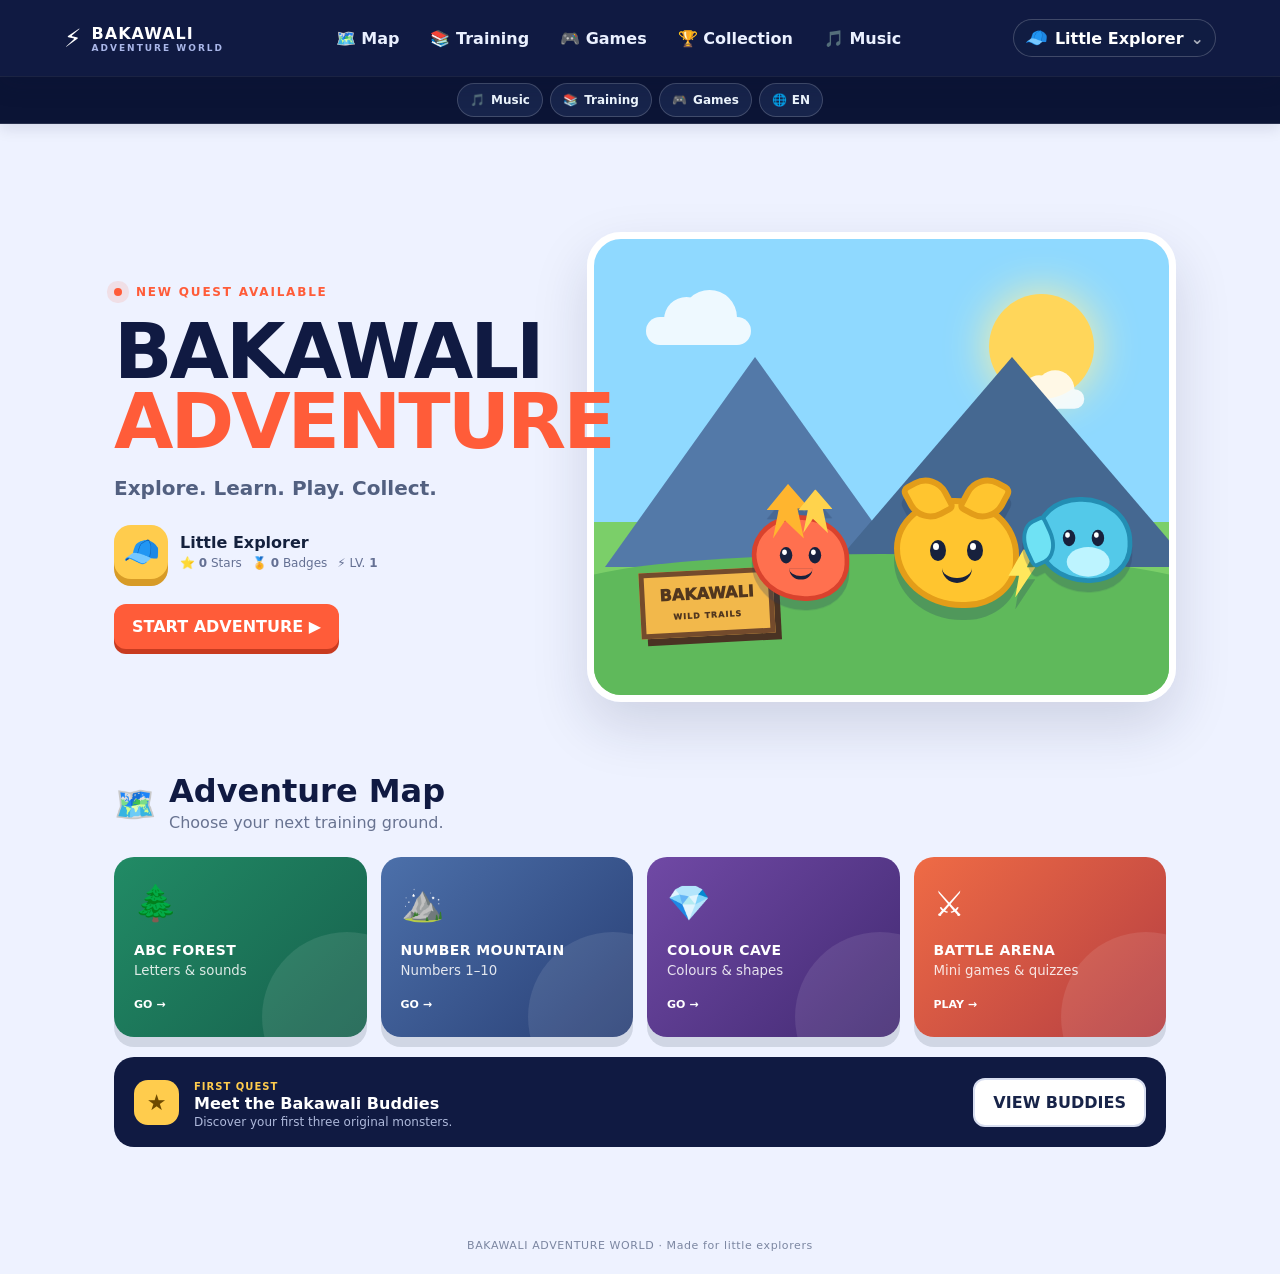
==== commit 77e65446: "Add files via upload" ====
--- a/index.html
+++ b/index.html
@@ -20,7 +20,7 @@
     <button data-go="collection">🏆 <span>Collection</span></button>
     <button data-go="music">🎵 <span>Music</span></button>
   </nav>
-  <div class="topbar-actions"><button id="languageToggle" class="language-toggle" type="button" aria-label="Change language">🇬🇧 EN</button><button id="profileButton" class="profile-mini" type="button"><span data-profile-avatar>🧢</span><span data-profile-name>Little Explorer</span><b>⌄</b></button></div>
+  <div class="topbar-actions"><button id="profileButton" class="profile-mini" type="button"><span data-profile-avatar>🧢</span><span data-profile-name>Little Explorer</span><b>⌄</b></button></div>
 </header>
 
 <div class="audio-bar" aria-label="Bakawali audio controls">
@@ -28,6 +28,7 @@
     <button type="button" class="audio-btn music-audio-btn" data-audio-toggle="music" aria-pressed="true" title="Background Music">🎵 <span>Music</span></button>
     <button type="button" class="audio-btn training-audio-btn" data-audio-toggle="training" aria-pressed="true" title="Training Sounds">📚 <span>Training</span></button>
     <button type="button" class="audio-btn game-audio-btn" data-audio-toggle="game" aria-pressed="true" title="Game Sounds">🎮 <span>Games</span></button>
+    <button type="button" id="languageToggle" class="audio-btn language-audio-btn" aria-pressed="false" title="Change language">🌐 <span>EN</span></button>
   </div>
 </div>
 
--- a/style.css
+++ b/style.css
@@ -239,7 +239,12 @@
 @media(max-width:760px){.training-filters{overflow-x:auto;justify-content:flex-start;flex-wrap:nowrap;padding-bottom:4px}.training-filter{white-space:nowrap}.series-progress{font-size:.82rem}.activity-options button{min-width:130px}}
 
 /* Bilingual language control */
-.topbar-actions{display:flex;align-items:center;gap:8px;min-width:0}
-.language-toggle{border:1px solid rgba(255,255,255,.18);background:rgba(255,255,255,.05);color:#fff;border-radius:999px;padding:9px 12px;font-weight:800;cursor:pointer;white-space:nowrap}
-.language-toggle:hover{background:rgba(255,255,255,.1)}
-@media(max-width:760px){.topbar-actions{gap:5px}.language-toggle{padding:8px 9px;font-size:12px}.profile-mini{max-width:130px}}
+
+
+
+
+
+/* Bilingual control uses the same compact audio-pill styling */
+.language-audio-btn{min-width:64px;display:inline-flex;align-items:center;justify-content:center;gap:3px}
+.language-audio-btn.active{border-color:rgba(255,216,61,.85);background:#24345f}
+@media(max-width:520px){.language-audio-btn{width:42px;min-width:42px;padding:0}.language-audio-btn span{display:none}}
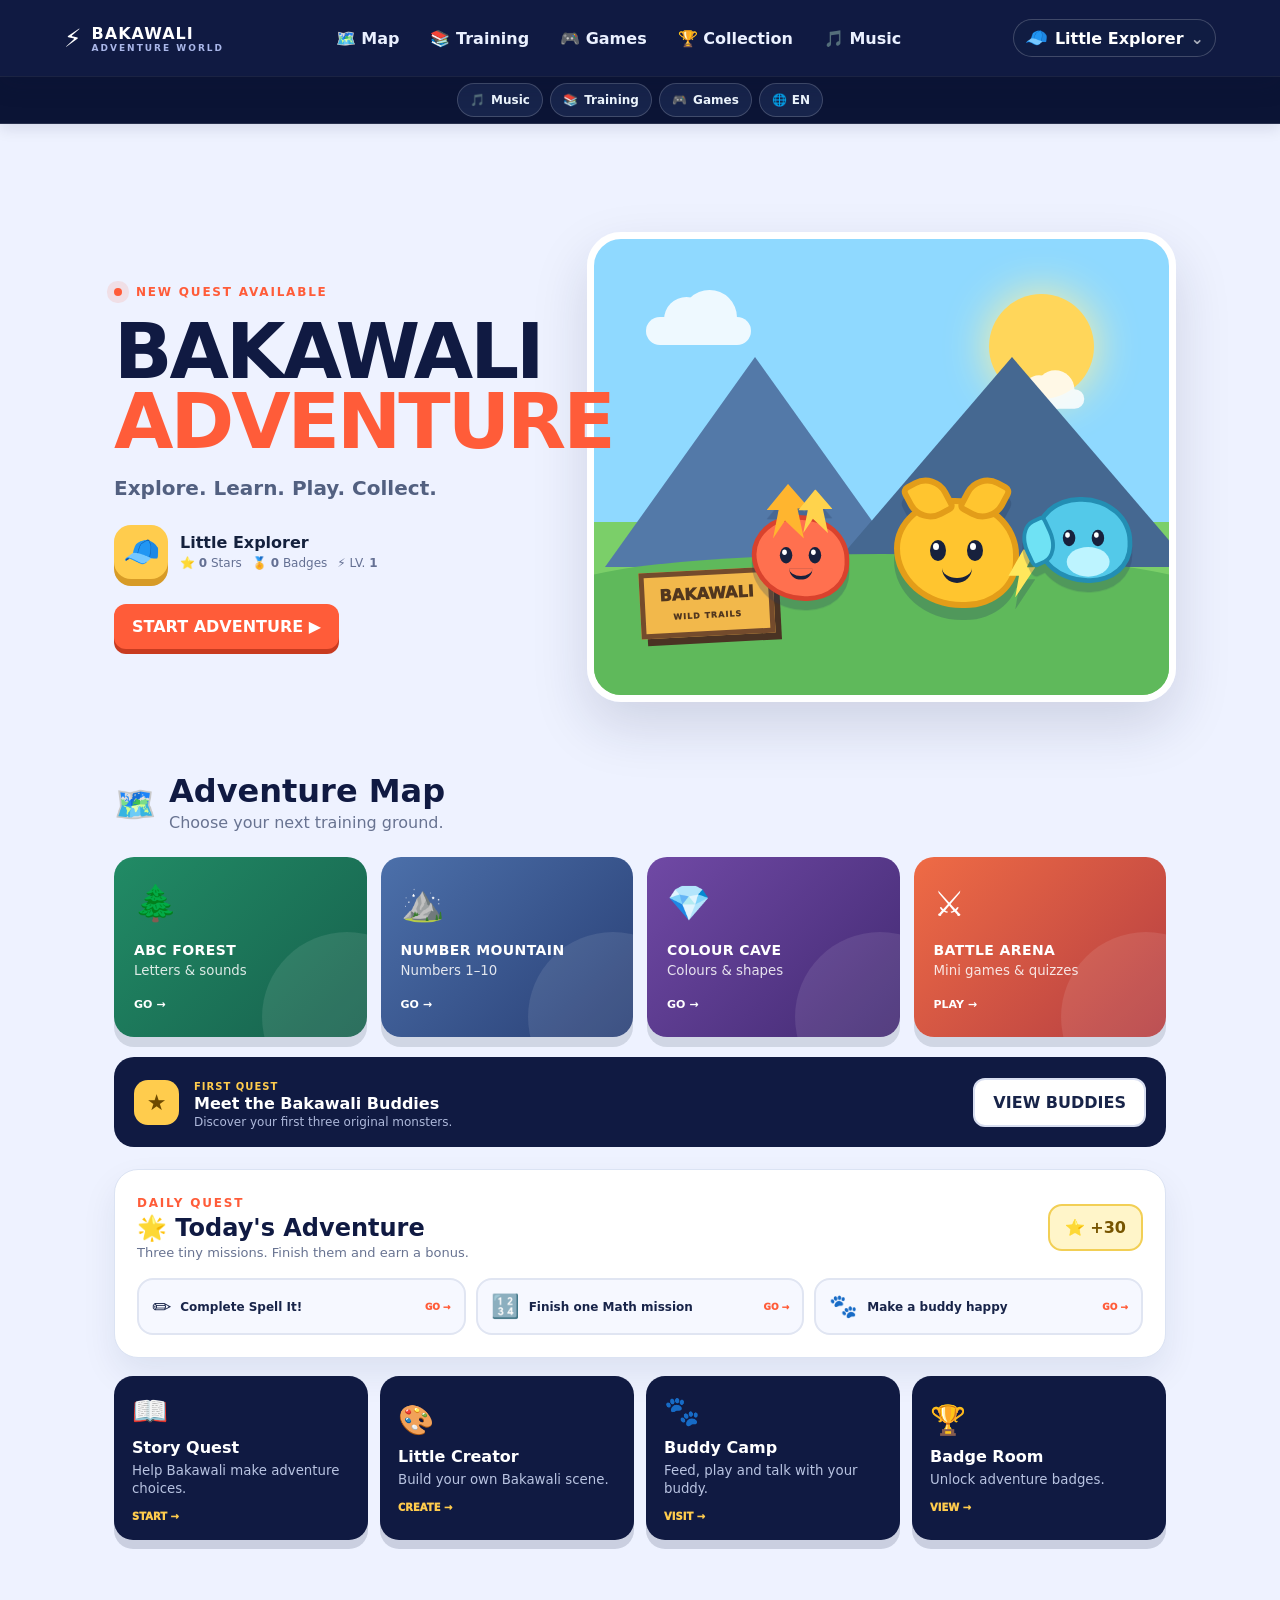
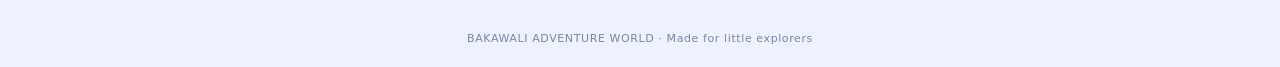
==== commit 052710f5: "Add files via upload" ====
--- a/index.html
+++ b/index.html
@@ -28,7 +28,7 @@
     <button type="button" class="audio-btn music-audio-btn" data-audio-toggle="music" aria-pressed="true" title="Background Music">🎵 <span>Music</span></button>
     <button type="button" class="audio-btn training-audio-btn" data-audio-toggle="training" aria-pressed="true" title="Training Sounds">📚 <span>Training</span></button>
     <button type="button" class="audio-btn game-audio-btn" data-audio-toggle="game" aria-pressed="true" title="Game Sounds">🎮 <span>Games</span></button>
-    <button type="button" id="languageToggle" class="audio-btn language-audio-btn" aria-pressed="false" title="Change language">🌐 <span>EN</span></button>
+    <button type="button" id="languageToggle" class="audio-btn language-audio-btn" data-language-toggle type="button" aria-pressed="false" title="Change language">🌐 <span>EN</span></button>
   </div>
 </div>
 
@@ -43,7 +43,7 @@
       <input id="profileNameInput" maxlength="18" placeholder="New explorer name" aria-label="New explorer name" required>
       <button class="primary" type="submit">＋ CREATE PROFILE</button>
     </form>
-    <small class="profile-local-note">🔒 Prototype: profiles are stored locally in this browser. Cloud login comes later.</small>
+    <div class="profile-modal-actions"><button id="openParentCorner" class="secondary" type="button">👨‍👦 Parent Corner</button></div><small class="profile-local-note">🔒 Progress and creations are stored locally in this browser.</small>
   </div>
 </div>
 
@@ -96,6 +96,18 @@
     <div class="quest-text"><small>FIRST QUEST</small><strong>Meet the Bakawali Buddies</strong><p>Discover your first three original monsters.</p></div>
     <button class="secondary" data-go="collection">VIEW BUDDIES</button>
   </div>
+
+  <div class="daily-quest-panel" id="dailyQuestPanel">
+    <div class="daily-quest-head"><div><span class="eyebrow">DAILY QUEST</span><h3>🌟 Today's Adventure</h3><p>Three tiny missions. Finish them and earn a bonus.</p></div><div class="daily-quest-reward">⭐ <b id="dailyQuestReward">+30</b></div></div>
+    <div id="dailyQuestList" class="daily-quest-list"></div>
+  </div>
+
+  <div class="world-actions-grid">
+    <button class="world-action-card" data-go="story"><span>📖</span><b>Story Quest</b><small>Help Bakawali make adventure choices.</small><i>START →</i></button>
+    <button class="world-action-card" data-go="creator"><span>🎨</span><b>Little Creator</b><small>Build your own Bakawali scene.</small><i>CREATE →</i></button>
+    <button class="world-action-card" data-go="collection"><span>🐾</span><b>Buddy Camp</b><small>Feed, play and talk with your buddy.</small><i>VISIT →</i></button>
+    <button class="world-action-card" data-go="collection"><span>🏆</span><b>Badge Room</b><small>Unlock adventure badges.</small><i>VIEW →</i></button>
+  </div>
 </section>
 
 <section id="training" class="page">
@@ -103,9 +115,9 @@
     <div>
       <span class="eyebrow">TRAINING CAMP</span>
       <h2>Learn & Level Up</h2>
-      <p>24 learning adventures made for a curious 5-year-old explorer — including 4 world-learning modules with 50 activities each.</p>
-    </div>
-    <div class="level-pill">📚 <b id="trainingDone">0</b>/24 COMPLETE</div>
+      <p>25 learning adventures made for a curious 5-year-old explorer — including hands-on drag & drop, animals and science missions.</p>
+    </div>
+    <div class="level-pill">📚 <b id="trainingDone">0</b>/25 COMPLETE</div>
   </div>
 
   <div class="training-progress">
@@ -269,19 +281,75 @@
     <article class="buddy-card water"><div class="buddy-art bub-preview"><span class="fin"></span><span class="eye left"></span><span class="eye right"></span><span class="mouth"></span><span class="belly"></span></div><div><span class="type">WATER</span><h3>Bubblu</h3><p>A cheerful swimmer who counts bubbles all day.</p></div></article>
     <article class="buddy-card fire"><div class="buddy-art flam-preview"><span class="flame f1"></span><span class="flame f2"></span><span class="eye left"></span><span class="eye right"></span><span class="mouth"></span></div><div><span class="type">FIRE</span><h3>Flammi</h3><p>A warm-hearted buddy who lights up colour caves.</p></div></article>
   </div>
+
+  <div class="buddy-camp-card">
+    <div class="buddy-camp-head"><div><span class="eyebrow">BUDDY CAMP</span><h3 id="buddyCampTitle">⚡ Zapko is waiting!</h3><p id="buddyCampDesc">Choose an action and make your buddy happy.</p></div><div class="buddy-mood" id="buddyMood">😊</div></div>
+    <div class="buddy-picker" id="buddyPicker"><button class="active" data-buddy="zapko">⚡ Zapko</button><button data-buddy="bubblu">💧 Bubblu</button><button data-buddy="flammi">🔥 Flammi</button></div>
+    <div class="buddy-stats"><span>❤️ Happiness <b id="buddyHappy">80</b></span><span>⚡ Energy <b id="buddyEnergy">80</b></span></div>
+    <div class="buddy-actions"><button class="secondary" data-buddy-action="feed">🍎 Feed</button><button class="secondary" data-buddy-action="play">🎾 Play</button><button class="secondary" data-buddy-action="rest">💤 Rest</button><button class="primary" id="buddyTalk">🎤 Talk</button></div>
+    <p class="buddy-response" id="buddyResponse">Zapko: "Let's explore!"</p>
+  </div>
+
+  <div class="badge-room-card">
+    <div class="badge-room-head"><div><span class="eyebrow">BADGE ROOM</span><h3>🏆 Adventure Badges</h3><p>Every badge celebrates something you explored.</p></div><span id="badgeRoomCount" class="badge-count">0 / 9</span></div>
+    <div id="badgeGrid" class="badge-grid"></div>
+  </div>
+</section>
+
+<section id="story" class="page">
+  <div class="page-head"><div><span class="eyebrow">STORY QUEST</span><h2>📖 Bakawali and the Lost Star</h2><p>Choose what the explorer should do next.</p></div><button class="secondary" data-go="home">← BACK TO MAP</button></div>
+  <div class="story-card" id="storyCard">
+    <div class="story-scene" id="storyScene">🌳</div>
+    <div class="story-chapter"><span id="storyChapterLabel">CHAPTER 1</span><h3 id="storyTitle">The Strange Light</h3><p id="storyText">A tiny star falls into Bakawali Forest. What should we do?</p></div>
+    <div id="storyChoices" class="story-choices"></div>
+    <div class="story-progress"><span id="storyProgressText">1 / 4</span><div><i id="storyProgressBar"></i></div></div>
+  </div>
+</section>
+
+<section id="creator" class="page">
+  <div class="page-head"><div><span class="eyebrow">LITTLE CREATOR</span><h2>🎨 Build Your Adventure</h2><p>Tap a sticker, then drag it around your own Bakawali scene.</p></div><button class="secondary" data-go="home">← BACK TO MAP</button></div>
+  <div class="creator-layout">
+    <div class="creator-palette" id="creatorPalette">
+      <b>ADD TO SCENE</b>
+      <button data-sticker="🌞">🌞 Sun</button><button data-sticker="☁️">☁️ Cloud</button><button data-sticker="🌳">🌳 Tree</button><button data-sticker="🏠">🏠 House</button><button data-sticker="⛰️">⛰️ Mountain</button><button data-sticker="⭐">⭐ Star</button><button data-sticker="🌈">🌈 Rainbow</button><button data-sticker="🪐">🪐 Planet</button><button data-sticker="⚡">⚡ Zapko Spark</button><button data-sticker="💧">💧 Bubblu Drop</button><button data-sticker="🔥">🔥 Flammi Flame</button>
+      <div class="creator-tools"><button id="creatorClear" class="secondary">🗑️ Clear</button><button id="creatorSave" class="primary">💾 Save Scene</button></div>
+    </div>
+    <div class="creator-stage-wrap"><div id="creatorStage" class="creator-stage"><div class="creator-ground"></div><div class="creator-hint">Tap a sticker to add it here ✨</div></div></div>
+  </div>
 </section>
 
 <section id="music" class="page">
-  <div class="page-head"><div><span class="eyebrow">MUSIC CAMP</span><h2>Sing Along</h2><p>Simple browser songs and sound activities.</p></div></div>
-  <div class="music-card">
-    <div class="record">♫</div><div><h3>Bakawali Learning Songs</h3><p>Use your browser voice to practise letters, numbers and colours.</p></div>
-    <div class="music-actions"><button class="primary small" data-speak="A B C! 1 2 3! Red, blue, yellow!">▶ PLAY</button><button class="secondary small" data-speak="Great job, little explorer!">👏 PRAISE</button></div>
+  <div class="page-head"><div><span class="eyebrow">MUSIC CAMP</span><h2 data-i18n="musicTitle">YouTube Music Camp</h2><p data-i18n="musicDesc">Watch and sing along with hand-picked kids songs.</p></div></div>
+  <div class="youtube-music-card">
+    <div class="youtube-music-head">
+      <div class="youtube-music-icon">▶</div>
+      <div><h3 data-i18n="musicPlayerTitle">Bakawali Music Player</h3><p data-i18n="musicPlayerDesc">Play a kids song directly inside Bakawali.</p></div>
+    </div>
+    <div class="youtube-frame-wrap">
+      <iframe
+        id="bakawaliYoutubePlayer"
+        src="https://www.youtube.com/embed/TqfMHH67KJA?playsinline=1&rel=0&hl=en"
+        title="Bakawali YouTube Music Player"
+        loading="lazy"
+        allow="accelerometer; autoplay; clipboard-write; encrypted-media; gyroscope; picture-in-picture; web-share"
+        allowfullscreen></iframe>
+    </div>
+    <div class="youtube-music-note">🎵 <span data-i18n="musicNote">More songs can be added later by changing the YouTube video or playlist.</span></div>
   </div>
 </section>
 </main>
 
+<div id="parentModal" class="profile-modal hidden" aria-hidden="true">
+  <div class="profile-modal-card parent-card">
+    <button id="parentClose" class="training-close" type="button" aria-label="Close">×</button>
+    <span class="eyebrow">PARENT CORNER</span><h2>👨‍👦 Bakawali Progress</h2><p class="profile-note">A simple local summary for grown-ups.</p>
+    <div class="parent-stat-grid"><div><b id="parentStars">0</b><small>⭐ Stars</small></div><div><b id="parentBadges">0</b><small>🏆 Badges</small></div><div><b id="parentTraining">0%</b><small>📚 Training</small></div><div><b id="parentGames">0</b><small>🎮 Games played</small></div></div>
+    <div class="parent-skill-list"><div><span>🔤 Language</span><i><b id="skillLanguage"></b></i></div><div><span>🔢 Math</span><i><b id="skillMath"></b></i></div><div><span>🐾 Animals</span><i><b id="skillAnimals"></b></i></div><div><span>🔬 Science</span><i><b id="skillScience"></b></i></div></div>
+    <small class="profile-local-note">🔒 This summary stays on this browser.</small>
+  </div>
+</div>
 <div id="toast" class="toast">⭐ Quest complete!</div>
 <footer>BAKAWALI ADVENTURE WORLD · Made for little explorers</footer>
-<script src="script.js"></script>
+<script src="script.js?v=50"></script>
 </body>
 </html>
--- a/style.css
+++ b/style.css
@@ -248,3 +248,30 @@
 .language-audio-btn{min-width:64px;display:inline-flex;align-items:center;justify-content:center;gap:3px}
 .language-audio-btn.active{border-color:rgba(255,216,61,.85);background:#24345f}
 @media(max-width:520px){.language-audio-btn{width:42px;min-width:42px;padding:0}.language-audio-btn span{display:none}}
+
+/* YouTube Music Camp */
+.youtube-music-card{max-width:920px;margin:0 auto;background:#fff;border:1px solid #dbe3f4;border-radius:24px;padding:22px;box-shadow:0 18px 45px rgba(19,37,78,.10)}
+.youtube-music-head{display:flex;align-items:center;gap:14px;margin-bottom:18px}
+.youtube-music-icon{width:48px;height:48px;border-radius:15px;display:grid;place-items:center;background:#ffebe7;color:#ff5945;font-size:22px;font-weight:900}
+.youtube-music-head h3{margin:0;color:#172650;font-size:22px}
+.youtube-music-head p{margin:4px 0 0;color:#7180a2}
+.youtube-frame-wrap{position:relative;width:100%;aspect-ratio:16/9;overflow:hidden;border-radius:18px;background:#0c1637;box-shadow:0 12px 30px rgba(12,22,55,.18)}
+.youtube-frame-wrap iframe{position:absolute;inset:0;width:100%;height:100%;border:0}
+.youtube-music-note{margin-top:14px;padding:11px 13px;border-radius:12px;background:#f3f6fc;color:#637292;font-size:13px;font-weight:700}
+@media(max-width:700px){.youtube-music-card{padding:14px;border-radius:18px}.youtube-music-head h3{font-size:18px}.youtube-music-icon{width:42px;height:42px}}
+
+/* =========================================================
+   ADVENTURE WORLD EXPANSION
+   ========================================================= */
+.daily-quest-panel{margin-top:22px;background:#fff;border:1px solid #dbe3f3;border-radius:24px;padding:22px;box-shadow:0 16px 35px rgba(19,37,78,.08)}
+.daily-quest-head{display:flex;align-items:center;justify-content:space-between;gap:15px}.daily-quest-head h3{margin:3px 0;font-size:24px;color:#101a42}.daily-quest-head p{margin:3px 0;color:#687391;font-size:13px}.daily-quest-reward{background:#fff5c9;border:2px solid #f2cf55;border-radius:14px;padding:12px 15px;color:#775500;font-weight:1000;white-space:nowrap}.daily-quest-list{display:grid;grid-template-columns:repeat(3,1fr);gap:10px;margin-top:15px}.daily-quest-item{display:grid;grid-template-columns:auto 1fr auto;align-items:center;gap:9px;text-align:left;background:#f6f8ff;border:2px solid #e0e5f2;border-radius:16px;padding:13px;color:#182449}.daily-quest-item>span{font-size:23px}.daily-quest-item b{font-size:12px}.daily-quest-item small{font-size:9px;font-weight:1000;color:#ff5c39}.daily-quest-item.done{background:#eaf9e9;border-color:#91d28b}.daily-quest-item.done small{color:#3b8c43}
+.world-actions-grid{display:grid;grid-template-columns:repeat(4,1fr);gap:12px;margin-top:18px}.world-action-card{position:relative;text-align:left;background:#101a42;color:#fff;border-radius:19px;padding:18px;min-height:145px;box-shadow:0 9px 0 rgba(16,26,66,.16);transition:.18s}.world-action-card:hover{transform:translateY(-3px)}.world-action-card span{font-size:29px;display:block;margin-bottom:10px}.world-action-card b{display:block}.world-action-card small{display:block;color:#b8c3e1;margin-top:5px;line-height:1.35}.world-action-card i{display:block;margin-top:13px;color:#ffcc4d;font-size:10px;font-style:normal;font-weight:1000}
+.badge-room-card,.buddy-camp-card{margin-top:22px;background:#fff;border:1px solid #dbe3f3;border-radius:24px;padding:22px;box-shadow:0 16px 35px rgba(19,37,78,.08)}.badge-room-head,.buddy-camp-head{display:flex;justify-content:space-between;align-items:center;gap:15px}.badge-room-head h3,.buddy-camp-head h3{margin:3px 0;color:#101a42}.badge-room-head p,.buddy-camp-head p{margin:3px 0;color:#687391;font-size:13px}.badge-count{background:#101a42;color:#fff;border-radius:999px;padding:9px 13px;font-size:12px;font-weight:900}.badge-grid{display:grid;grid-template-columns:repeat(5,1fr);gap:10px;margin-top:16px}.badge-tile{min-height:135px;border-radius:18px;padding:14px;text-align:center;border:2px solid #dce3f3;background:#f7f9ff}.badge-tile>div{font-size:34px;margin-bottom:8px}.badge-tile b{display:block;font-size:11px}.badge-tile small{display:block;color:#73809d;font-size:10px;line-height:1.35;margin-top:4px}.badge-tile.locked{filter:grayscale(1);opacity:.52}.badge-tile.unlocked{background:#fff8d7;border-color:#f0d36d;animation:badgeGlow 2.8s ease-in-out infinite}@keyframes badgeGlow{50%{box-shadow:0 8px 24px rgba(255,204,77,.22)}}
+.buddy-mood{font-size:44px;background:#fff4ca;border-radius:18px;padding:8px 14px}.buddy-picker{display:flex;gap:8px;flex-wrap:wrap;margin:15px 0}.buddy-picker button{background:#f2f5fc;border:2px solid #dce3f2;border-radius:12px;padding:9px 13px;font-weight:900;color:#1b274a}.buddy-picker button.active{background:#101a42;color:#fff;border-color:#101a42}.buddy-stats{display:grid;grid-template-columns:1fr 1fr;gap:10px}.buddy-stats span{background:#f7f9ff;border-radius:12px;padding:11px;color:#59657f;font-size:12px}.buddy-stats b{float:right;color:#101a42}.buddy-actions{display:flex;gap:8px;flex-wrap:wrap;margin-top:12px}.buddy-response{background:#101a42;color:#fff;border-radius:14px;padding:12px 15px;margin-bottom:0;font-weight:800}
+.story-card{background:#fff;border:1px solid #dbe3f3;border-radius:28px;padding:24px;box-shadow:0 18px 45px rgba(19,37,78,.1);max-width:900px;margin:0 auto}.story-scene{height:250px;border-radius:22px;background:linear-gradient(#8fdcff 0 55%,#76c963 55%);display:grid;place-items:center;font-size:100px;box-shadow:inset 0 -20px 0 rgba(0,0,0,.05)}.story-chapter{text-align:center;padding:22px 15px 12px}.story-chapter span{font-size:10px;letter-spacing:2px;font-weight:1000;color:#ff5c39}.story-chapter h3{font-size:30px;margin:6px 0;color:#101a42}.story-chapter p{max-width:650px;margin:0 auto;color:#687391;line-height:1.6}.story-choices{display:flex;justify-content:center;gap:10px;flex-wrap:wrap;margin-top:16px}.story-progress{display:flex;align-items:center;gap:10px;margin-top:20px;color:#65718d;font-size:11px;font-weight:900}.story-progress>div{height:9px;background:#e8edf8;border-radius:99px;overflow:hidden;flex:1}.story-progress i{display:block;height:100%;width:25%;background:#ff5c39;border-radius:99px;transition:.3s}
+.creator-layout{display:grid;grid-template-columns:240px 1fr;gap:18px}.creator-palette{background:#101a42;color:#fff;border-radius:22px;padding:18px;display:grid;gap:8px;align-content:start}.creator-palette>b{font-size:10px;letter-spacing:1.5px;color:#ffcc4d;margin-bottom:4px}.creator-palette>button:not(.secondary):not(.primary){background:#24315b;color:#fff;border:1px solid #3a4a79;border-radius:11px;padding:9px;text-align:left;font-weight:800}.creator-palette>button:hover{transform:translateY(-1px)}.creator-tools{display:grid;grid-template-columns:1fr 1fr;gap:7px;margin-top:8px}.creator-tools .secondary{padding:9px;font-size:11px}.creator-tools .primary{padding:9px;font-size:11px}.creator-stage-wrap{background:#dfe8ff;border-radius:24px;padding:12px}.creator-stage{position:relative;min-height:560px;overflow:hidden;border-radius:19px;background:linear-gradient(#8fdcff 0 55%,#70c45d 55%);border:5px solid #fff;box-shadow:inset 0 -40px 0 rgba(0,0,0,.04)}.creator-stage:before{content:"";position:absolute;left:10%;bottom:28%;width:220px;height:150px;background:#577aa9;clip-path:polygon(50% 0,100% 100%,0 100%);opacity:.75}.creator-ground{position:absolute;left:-5%;right:-5%;bottom:-8%;height:27%;background:#4fa84d;border-radius:50% 50% 0 0/35% 35% 0 0}.creator-hint{position:absolute;left:50%;top:43%;transform:translate(-50%,-50%);background:#ffffffd9;color:#53617e;padding:10px 14px;border-radius:12px;font-size:12px;font-weight:900;pointer-events:none}.creator-sticker{position:absolute;z-index:4;background:transparent;border:0;font-size:48px;line-height:1;filter:drop-shadow(0 5px 3px rgba(0,0,0,.15));touch-action:none;user-select:none;cursor:grab}.creator-sticker:active{cursor:grabbing}.creator-pop{animation:creatorPop .25s ease}@keyframes creatorPop{50%{transform:scale(1.25) rotate(6deg)}}
+.parent-card{max-height:90vh;overflow:auto}.parent-stat-grid{display:grid;grid-template-columns:repeat(4,1fr);gap:10px;margin:18px 0}.parent-stat-grid>div{background:#f2f5fc;border-radius:15px;padding:14px;text-align:center}.parent-stat-grid b{display:block;font-size:24px;color:#101a42}.parent-stat-grid small{color:#697491;font-weight:800}.parent-skill-list{display:grid;gap:9px}.parent-skill-list>div{display:grid;grid-template-columns:130px 1fr;align-items:center;gap:10px;font-size:12px;font-weight:800}.parent-skill-list i{height:10px;background:#e4e9f5;border-radius:99px;display:block;overflow:hidden}.parent-skill-list i b{display:block;height:100%;width:0;background:#ff5c39;border-radius:99px;font-size:0;transition:.3s}
+.drag-match-card{text-align:center;background:linear-gradient(135deg,#f5f8ff,#eefaf0);border-radius:20px;padding:18px}.drag-match-progress{font-size:10px;color:#697491;font-weight:1000;letter-spacing:1px}.drag-object{display:grid;place-items:center;width:105px;height:105px;border-radius:25px;background:#fff;border:3px solid #d9e1f2;font-size:55px;margin:15px auto;box-shadow:0 9px 0 #dbe2ef;cursor:grab;touch-action:none}.drag-object.drag-ready{animation:choicePop .5s ease}.drag-targets{display:grid;grid-template-columns:repeat(3,1fr);gap:9px;margin-top:12px}.drag-target{background:#fff;border:2px dashed #b9c6df;border-radius:15px;padding:15px 8px;font-weight:900;color:#263455;min-height:70px}.drag-target:hover,.drag-target.drag-over{border-color:#ff5c39;background:#fff5ef;transform:translateY(-2px)}
+.profile-modal-actions{margin-top:12px;display:flex;justify-content:flex-end}.profile-modal-actions .secondary{font-size:12px}
+@media(max-width:900px){.daily-quest-list{grid-template-columns:1fr}.world-actions-grid{grid-template-columns:repeat(2,1fr)}.badge-grid{grid-template-columns:repeat(3,1fr)}.creator-layout{grid-template-columns:1fr}.creator-palette{grid-template-columns:repeat(3,1fr)}.creator-palette>b{grid-column:1/-1}.creator-tools{grid-column:1/-1}.creator-stage{min-height:470px}.parent-stat-grid{grid-template-columns:repeat(2,1fr)}}
+@media(max-width:520px){.world-actions-grid{grid-template-columns:1fr 1fr}.world-action-card{min-height:125px;padding:14px}.badge-grid{grid-template-columns:repeat(2,1fr)}.badge-tile{min-height:125px}.buddy-stats{grid-template-columns:1fr}.story-scene{height:190px;font-size:75px}.story-chapter h3{font-size:24px}.creator-palette{grid-template-columns:repeat(2,1fr)}.creator-stage{min-height:390px}.drag-targets{grid-template-columns:1fr}.parent-stat-grid{grid-template-columns:1fr 1fr}.parent-skill-list>div{grid-template-columns:105px 1fr}}
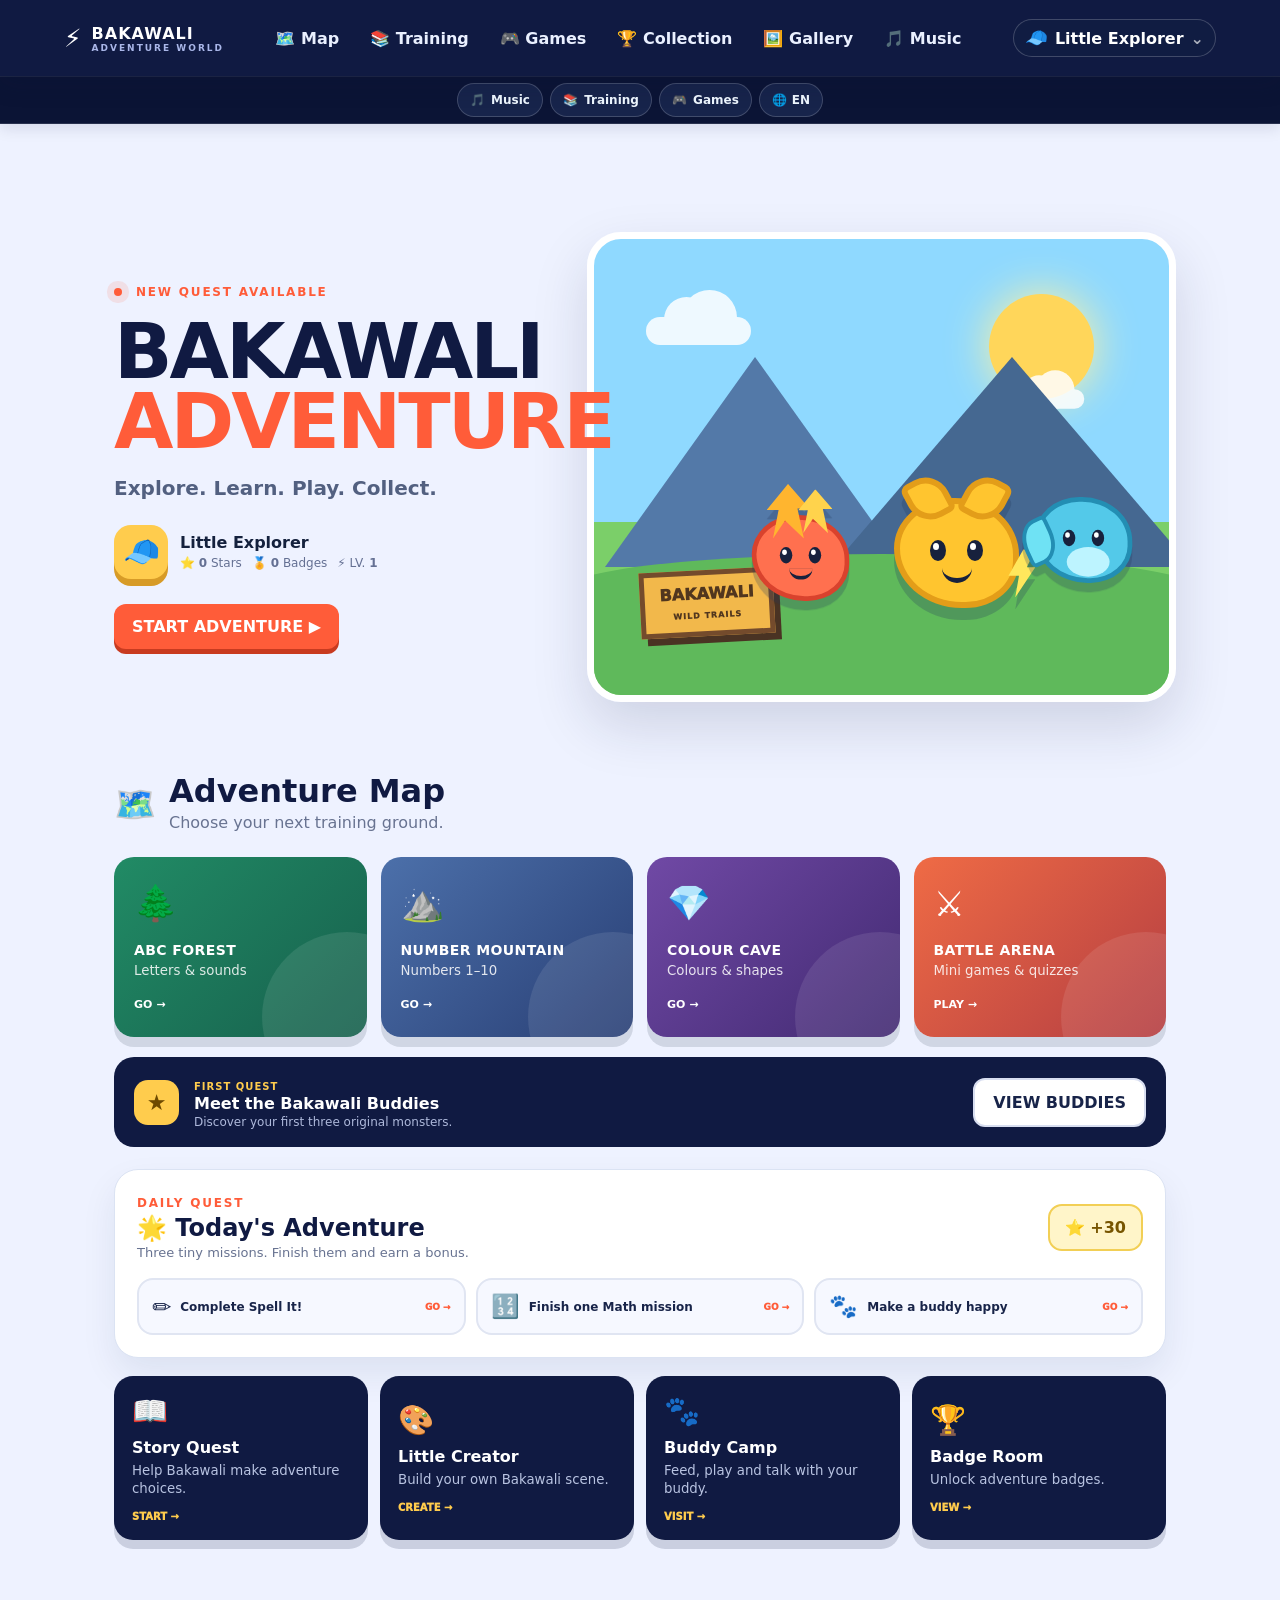
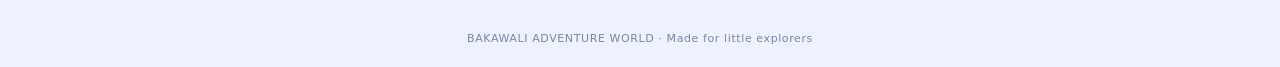
==== commit 33839ed6: "Add files via upload" ====
--- a/index.html
+++ b/index.html
@@ -18,6 +18,7 @@
     <button data-go="training">📚 <span>Training</span></button>
     <button data-go="games">🎮 <span>Games</span></button>
     <button data-go="collection">🏆 <span>Collection</span></button>
+    <button data-go="gallery">🖼️ <span>Gallery</span></button>
     <button data-go="music">🎵 <span>Music</span></button>
   </nav>
   <div class="topbar-actions"><button id="profileButton" class="profile-mini" type="button"><span data-profile-avatar>🧢</span><span data-profile-name>Little Explorer</span><b>⌄</b></button></div>
@@ -274,25 +275,85 @@
   </div>
 </section>
 
-<section id="collection" class="page">
-  <div class="page-head"><div><span class="eyebrow">MONSTER COLLECTION</span><h2>Bakawali Buddies</h2><p>Original creatures from the Bakawali world.</p></div></div>
-  <div class="monster-grid">
-    <article class="buddy-card electric"><div class="buddy-art zap-preview"><span class="ear e1"></span><span class="ear e2"></span><span class="eye left"></span><span class="eye right"></span><span class="mouth"></span><span class="bolt"></span></div><div><span class="type">ELECTRIC</span><h3>Zapko</h3><p>A speedy little spark who loves letter hunts.</p></div></article>
-    <article class="buddy-card water"><div class="buddy-art bub-preview"><span class="fin"></span><span class="eye left"></span><span class="eye right"></span><span class="mouth"></span><span class="belly"></span></div><div><span class="type">WATER</span><h3>Bubblu</h3><p>A cheerful swimmer who counts bubbles all day.</p></div></article>
-    <article class="buddy-card fire"><div class="buddy-art flam-preview"><span class="flame f1"></span><span class="flame f2"></span><span class="eye left"></span><span class="eye right"></span><span class="mouth"></span></div><div><span class="type">FIRE</span><h3>Flammi</h3><p>A warm-hearted buddy who lights up colour caves.</p></div></article>
+<section id="collection" class="page collection-page">
+  <div class="page-head collection-head">
+    <div>
+      <span class="eyebrow">MONSTER COLLECTION</span>
+      <h2>Bakawali Buddies</h2>
+      <p>Meet your original Bakawali creatures, then spend some time with your favourite buddy.</p>
+    </div>
+    <div class="collection-count">🐾 <b>3</b> Buddies</div>
+  </div>
+
+  <div class="monster-grid buddy-gallery">
+    <article class="buddy-card electric">
+      <div class="buddy-art zap-preview"><span class="ear e1"></span><span class="ear e2"></span><span class="eye left"></span><span class="eye right"></span><span class="mouth"></span><span class="bolt"></span></div>
+      <div class="buddy-card-copy"><span class="type">ELECTRIC</span><h3>Zapko</h3><p>A speedy little spark who loves letter hunts.</p><button class="buddy-select" data-buddy="zapko">Choose Zapko →</button></div>
+    </article>
+    <article class="buddy-card water">
+      <div class="buddy-art bub-preview"><span class="fin"></span><span class="eye left"></span><span class="eye right"></span><span class="mouth"></span><span class="belly"></span></div>
+      <div class="buddy-card-copy"><span class="type">WATER</span><h3>Bubblu</h3><p>A cheerful swimmer who counts bubbles all day.</p><button class="buddy-select" data-buddy="bubblu">Choose Bubblu →</button></div>
+    </article>
+    <article class="buddy-card fire">
+      <div class="buddy-art flam-preview"><span class="flame f1"></span><span class="flame f2"></span><span class="eye left"></span><span class="eye right"></span><span class="mouth"></span></div>
+      <div class="buddy-card-copy"><span class="type">FIRE</span><h3>Flammi</h3><p>A warm-hearted buddy who lights up colour caves.</p><button class="buddy-select" data-buddy="flammi">Choose Flammi →</button></div>
+    </article>
   </div>
 
   <div class="buddy-camp-card">
-    <div class="buddy-camp-head"><div><span class="eyebrow">BUDDY CAMP</span><h3 id="buddyCampTitle">⚡ Zapko is waiting!</h3><p id="buddyCampDesc">Choose an action and make your buddy happy.</p></div><div class="buddy-mood" id="buddyMood">😊</div></div>
-    <div class="buddy-picker" id="buddyPicker"><button class="active" data-buddy="zapko">⚡ Zapko</button><button data-buddy="bubblu">💧 Bubblu</button><button data-buddy="flammi">🔥 Flammi</button></div>
-    <div class="buddy-stats"><span>❤️ Happiness <b id="buddyHappy">80</b></span><span>⚡ Energy <b id="buddyEnergy">80</b></span></div>
-    <div class="buddy-actions"><button class="secondary" data-buddy-action="feed">🍎 Feed</button><button class="secondary" data-buddy-action="play">🎾 Play</button><button class="secondary" data-buddy-action="rest">💤 Rest</button><button class="primary" id="buddyTalk">🎤 Talk</button></div>
-    <p class="buddy-response" id="buddyResponse">Zapko: "Let's explore!"</p>
+    <div class="buddy-camp-head">
+      <div><span class="eyebrow">BUDDY CAMP</span><h3 id="buddyCampTitle">⚡ Zapko is waiting!</h3><p id="buddyCampDesc">Choose an action and make your buddy happy.</p></div>
+      <div class="buddy-mood" id="buddyMood">😊</div>
+    </div>
+    <div class="buddy-camp-body">
+      <div class="buddy-camp-left">
+        <div class="buddy-picker" id="buddyPicker"><button class="active" data-buddy="zapko">⚡ Zapko</button><button data-buddy="bubblu">💧 Bubblu</button><button data-buddy="flammi">🔥 Flammi</button></div>
+        <div class="buddy-stats"><span>❤️ Happiness <b id="buddyHappy">80</b></span><span>⚡ Energy <b id="buddyEnergy">80</b></span></div>
+      </div>
+      <div class="buddy-camp-right">
+        <div class="buddy-actions"><button class="secondary" data-buddy-action="feed">🍎 <span>Feed</span></button><button class="secondary" data-buddy-action="play">🎾 <span>Play</span></button><button class="secondary" data-buddy-action="rest">💤 <span>Rest</span></button><button class="primary" id="buddyTalk">🎤 <span>Talk</span></button></div>
+        <p class="buddy-response" id="buddyResponse">Zapko: "Let's explore!"</p>
+      </div>
+    </div>
   </div>
 
   <div class="badge-room-card">
     <div class="badge-room-head"><div><span class="eyebrow">BADGE ROOM</span><h3>🏆 Adventure Badges</h3><p>Every badge celebrates something you explored.</p></div><span id="badgeRoomCount" class="badge-count">0 / 9</span></div>
     <div id="badgeGrid" class="badge-grid"></div>
+  </div>
+</section>
+
+<section id="gallery" class="page gallery-page">
+  <div class="page-head gallery-head">
+    <div>
+      <span class="eyebrow">PHOTO GALLERY</span>
+      <h2 id="galleryTitle">📸 Bakawali Gallery</h2>
+      <p id="galleryDesc">Save your favourite Bakawali memories on this device.</p>
+    </div>
+    <button class="primary gallery-upload-top" id="galleryAddBtn" type="button">＋ <span id="galleryAddLabel">ADD PHOTOS</span></button>
+  </div>
+
+  <div class="gallery-upload-card" id="galleryDropZone">
+    <div class="gallery-upload-icon">📷</div>
+    <div class="gallery-upload-copy">
+      <h3 id="galleryUploadTitle">Add your photos</h3>
+      <p id="galleryUploadText">Choose photos from your phone or computer. You can add more than one.</p>
+      <small id="galleryStorageNote">🔒 Photos are saved privately in this browser on this device.</small>
+    </div>
+    <button class="secondary" id="galleryChooseBtn" type="button">📁 <span id="galleryChooseLabel">CHOOSE PHOTOS</span></button>
+    <input id="galleryFileInput" type="file" accept="image/*" multiple hidden>
+  </div>
+
+  <div class="gallery-toolbar">
+    <div><b id="galleryCount">0 photos</b><span id="galleryHint"> · Add memories to your adventure book.</span></div>
+    <button class="secondary gallery-clear-all" id="galleryClearAll" type="button" hidden>🗑️ <span id="galleryClearLabel">CLEAR ALL</span></button>
+  </div>
+
+  <div id="galleryGrid" class="photo-grid"></div>
+  <div id="galleryEmpty" class="gallery-empty">
+    <div>🖼️</div>
+    <h3 id="galleryEmptyTitle">Your gallery is waiting!</h3>
+    <p id="galleryEmptyText">Add a photo from your adventures and it will appear here.</p>
   </div>
 </section>
 
@@ -339,6 +400,13 @@
 </section>
 </main>
 
+<div id="galleryLightbox" class="gallery-lightbox hidden" aria-hidden="true">
+  <div class="gallery-lightbox-inner">
+    <button id="galleryLightboxClose" class="gallery-lightbox-close" type="button" aria-label="Close">×</button>
+    <img id="galleryLightboxImg" alt="Bakawali memory">
+    <div id="galleryLightboxCaption" class="gallery-lightbox-caption"></div>
+  </div>
+</div>
 <div id="parentModal" class="profile-modal hidden" aria-hidden="true">
   <div class="profile-modal-card parent-card">
     <button id="parentClose" class="training-close" type="button" aria-label="Close">×</button>
@@ -350,6 +418,6 @@
 </div>
 <div id="toast" class="toast">⭐ Quest complete!</div>
 <footer>BAKAWALI ADVENTURE WORLD · Made for little explorers</footer>
-<script src="script.js?v=50"></script>
+<script src="script.js?v=52"></script>
 </body>
 </html>
--- a/style.css
+++ b/style.css
@@ -275,3 +275,69 @@
 .profile-modal-actions{margin-top:12px;display:flex;justify-content:flex-end}.profile-modal-actions .secondary{font-size:12px}
 @media(max-width:900px){.daily-quest-list{grid-template-columns:1fr}.world-actions-grid{grid-template-columns:repeat(2,1fr)}.badge-grid{grid-template-columns:repeat(3,1fr)}.creator-layout{grid-template-columns:1fr}.creator-palette{grid-template-columns:repeat(3,1fr)}.creator-palette>b{grid-column:1/-1}.creator-tools{grid-column:1/-1}.creator-stage{min-height:470px}.parent-stat-grid{grid-template-columns:repeat(2,1fr)}}
 @media(max-width:520px){.world-actions-grid{grid-template-columns:1fr 1fr}.world-action-card{min-height:125px;padding:14px}.badge-grid{grid-template-columns:repeat(2,1fr)}.badge-tile{min-height:125px}.buddy-stats{grid-template-columns:1fr}.story-scene{height:190px;font-size:75px}.story-chapter h3{font-size:24px}.creator-palette{grid-template-columns:repeat(2,1fr)}.creator-stage{min-height:390px}.drag-targets{grid-template-columns:1fr}.parent-stat-grid{grid-template-columns:1fr 1fr}.parent-skill-list>div{grid-template-columns:105px 1fr}}
+
+/* =========================================================
+   COLLECTION POLISH V5.1
+   ========================================================= */
+.collection-page .page-head{margin-bottom:20px}
+.collection-head{align-items:center}
+.collection-count{background:#101a42;color:#fff;border-radius:999px;padding:10px 15px;font-size:12px;font-weight:900;box-shadow:0 6px 16px rgba(16,26,66,.12)}
+.buddy-gallery{grid-template-columns:repeat(3,minmax(0,1fr));gap:14px}
+.buddy-gallery .buddy-card{min-height:180px;display:flex;align-items:center;gap:15px;padding:16px;border-radius:20px;overflow:hidden;box-shadow:0 10px 25px rgba(19,37,78,.06)}
+.buddy-gallery .buddy-art{width:112px;height:112px;flex:0 0 112px;border-radius:18px;overflow:visible;margin:0;transform:none;box-shadow:inset 0 0 0 1px rgba(255,255,255,.5)}
+.buddy-gallery .zap-preview,.buddy-gallery .bub-preview,.buddy-gallery .flam-preview{width:88px!important;height:88px!important;margin:12px!important;transform:none!important}
+.buddy-gallery .zap-preview{border-width:5px}.buddy-gallery .bub-preview,.buddy-gallery .flam-preview{border-width:5px}
+.buddy-gallery .buddy-card-copy{min-width:0;flex:1}
+.buddy-gallery .buddy-card h3{font-size:20px;margin:5px 0 3px}
+.buddy-gallery .buddy-card p{font-size:11px;line-height:1.4;margin:0 0 10px}
+.buddy-select{padding:7px 10px;border-radius:10px;background:#eef2fb;color:#1b294c;font-size:10px;font-weight:900;border:1px solid #d9e1f0}
+.buddy-select:hover{background:#ffcc4d;border-color:#e9b82f}
+.buddy-camp-card{padding:20px 22px;margin-top:16px}
+.buddy-camp-head{padding-bottom:14px;border-bottom:1px solid #edf0f7}
+.buddy-camp-head h3{font-size:22px}
+.buddy-camp-head p{font-size:12px}
+.buddy-mood{width:58px;height:58px;display:grid;place-items:center;padding:0;font-size:30px;border-radius:16px}
+.buddy-camp-body{display:grid;grid-template-columns:minmax(0,1fr) minmax(0,1fr);gap:18px;align-items:center;padding-top:16px}
+.buddy-camp-left,.buddy-camp-right{min-width:0}
+.buddy-picker{margin:0 0 10px;gap:7px}
+.buddy-picker button{padding:8px 11px;font-size:11px;border-radius:10px}
+.buddy-stats{gap:8px}
+.buddy-stats span{padding:10px;font-size:11px}
+.buddy-actions{margin:0;display:grid;grid-template-columns:repeat(4,1fr);gap:7px}
+.buddy-actions button{padding:10px 8px;font-size:11px;min-width:0}
+.buddy-actions button span{margin-left:2px}
+.buddy-response{margin-top:9px;padding:10px 12px;font-size:11px;text-align:center}
+.badge-room-card{margin-top:16px;padding:20px 22px}
+.badge-room-head h3{font-size:21px}
+.badge-room-head p{font-size:12px}
+.badge-grid{grid-template-columns:repeat(6,minmax(0,1fr));gap:9px;margin-top:14px}
+.badge-tile{min-height:118px;padding:12px 8px;border-radius:15px}
+.badge-tile>div{font-size:29px;margin-bottom:6px}
+.badge-tile b{font-size:10px}
+.badge-tile small{font-size:9px}
+@media(max-width:1000px){.buddy-gallery{grid-template-columns:1fr}.buddy-gallery .buddy-card{min-height:150px}.badge-grid{grid-template-columns:repeat(3,1fr)}}
+@media(max-width:700px){.collection-head{align-items:flex-start}.collection-count{margin-top:8px}.buddy-camp-body{grid-template-columns:1fr}.buddy-actions{grid-template-columns:repeat(2,1fr)}}
+@media(max-width:520px){.buddy-gallery .buddy-card{padding:13px}.buddy-gallery .buddy-art{width:94px;height:94px;flex-basis:94px}.buddy-gallery .zap-preview,.buddy-gallery .bub-preview,.buddy-gallery .flam-preview{width:76px!important;height:76px!important}.buddy-gallery .buddy-card h3{font-size:18px}.buddy-gallery .buddy-card p{font-size:10px}.badge-grid{grid-template-columns:repeat(2,1fr)}}
+
+/* =========================================================
+   PHOTO GALLERY — local browser storage
+   ========================================================= */
+.gallery-page .page-head{margin-bottom:22px}
+.gallery-head{align-items:center}
+.gallery-upload-top{white-space:nowrap}
+.gallery-upload-card{display:grid;grid-template-columns:auto 1fr auto;align-items:center;gap:18px;background:#101a42;color:#fff;border-radius:24px;padding:22px 24px;box-shadow:0 16px 35px rgba(16,26,66,.14);margin-bottom:18px}
+.gallery-upload-icon{width:62px;height:62px;border-radius:18px;background:#ffcc4d;color:#51361e;display:grid;place-items:center;font-size:31px;box-shadow:0 5px 0 #d79b27}
+.gallery-upload-copy h3{margin:0 0 4px;font-size:19px}.gallery-upload-copy p{margin:0 0 6px;color:#c3cbe4;font-size:12px}.gallery-upload-copy small{color:#93a2c8;font-size:10px;font-weight:800}
+.gallery-upload-card.drag-over{outline:3px solid #ffcc4d;outline-offset:3px;background:#15234e}
+.gallery-toolbar{display:flex;justify-content:space-between;align-items:center;gap:12px;margin:0 2px 14px;color:#63708e;font-size:12px}.gallery-toolbar b{color:#172449}.gallery-clear-all{padding:9px 12px;font-size:11px}
+.photo-grid{display:grid;grid-template-columns:repeat(4,minmax(0,1fr));gap:16px}
+.photo-card{background:#fff;border:1px solid #dce2f2;border-radius:20px;overflow:hidden;box-shadow:0 10px 28px rgba(24,36,73,.08);position:relative}
+.photo-thumb{aspect-ratio:4/3;background:#e9eefb;overflow:hidden;cursor:pointer;position:relative}.photo-thumb img{width:100%;height:100%;object-fit:cover;display:block;transition:transform .25s ease}.photo-thumb:hover img{transform:scale(1.04)}
+.photo-open{position:absolute;right:10px;top:10px;background:#101a42;color:#fff;border:2px solid rgba(255,255,255,.8);border-radius:999px;width:34px;height:34px;display:grid;place-items:center;font-size:15px;opacity:.92}
+.photo-info{padding:12px 13px 13px}.photo-caption{font-size:13px;font-weight:900;color:#172449;white-space:nowrap;overflow:hidden;text-overflow:ellipsis}.photo-meta{font-size:10px;color:#7a86a2;margin-top:4px}.photo-delete{margin-top:9px;padding:7px 9px;border-radius:9px;background:#f4f6fb;color:#65718e;font-size:10px;font-weight:900}.photo-delete:hover{background:#ffe9e5;color:#c53c24}
+.gallery-empty{text-align:center;background:#fff;border:2px dashed #d8def0;border-radius:22px;padding:45px 20px;color:#687391}.gallery-empty>div{font-size:46px;margin-bottom:10px}.gallery-empty h3{margin:0 0 5px;color:#172449}.gallery-empty p{margin:0;font-size:12px}.gallery-empty.hidden{display:none}
+.gallery-lightbox{position:fixed;inset:0;background:rgba(7,13,34,.86);z-index:80;display:grid;place-items:center;padding:28px}.gallery-lightbox.hidden{display:none}.gallery-lightbox-inner{max-width:min(1100px,94vw);max-height:90vh;position:relative}.gallery-lightbox img{display:block;max-width:100%;max-height:82vh;object-fit:contain;border-radius:16px;box-shadow:0 25px 80px rgba(0,0,0,.35)}.gallery-lightbox-close{position:absolute;right:-10px;top:-10px;width:40px;height:40px;border-radius:50%;background:#fff;color:#172449;font-size:24px;font-weight:800;box-shadow:0 8px 25px rgba(0,0,0,.25)}.gallery-lightbox-caption{color:#fff;text-align:center;margin-top:10px;font-size:12px;font-weight:800}
+.gallery-processing{display:inline-flex;align-items:center;gap:7px;color:#ffcc4d;font-size:11px;font-weight:900}
+@media(max-width:1050px){.photo-grid{grid-template-columns:repeat(3,minmax(0,1fr))}}
+@media(max-width:760px){.gallery-head{align-items:flex-start}.gallery-upload-card{grid-template-columns:auto 1fr}.gallery-upload-card .secondary{grid-column:1/-1;justify-self:start}.photo-grid{grid-template-columns:repeat(2,minmax(0,1fr))}}
+@media(max-width:520px){.gallery-upload-card{padding:18px;gap:12px}.gallery-upload-icon{width:52px;height:52px;font-size:25px}.gallery-upload-copy h3{font-size:16px}.gallery-upload-copy p{font-size:11px}.gallery-upload-top{width:100%}.photo-grid{gap:11px}.photo-info{padding:10px}.photo-caption{font-size:11px}.gallery-toolbar{align-items:flex-start;flex-direction:column}}
